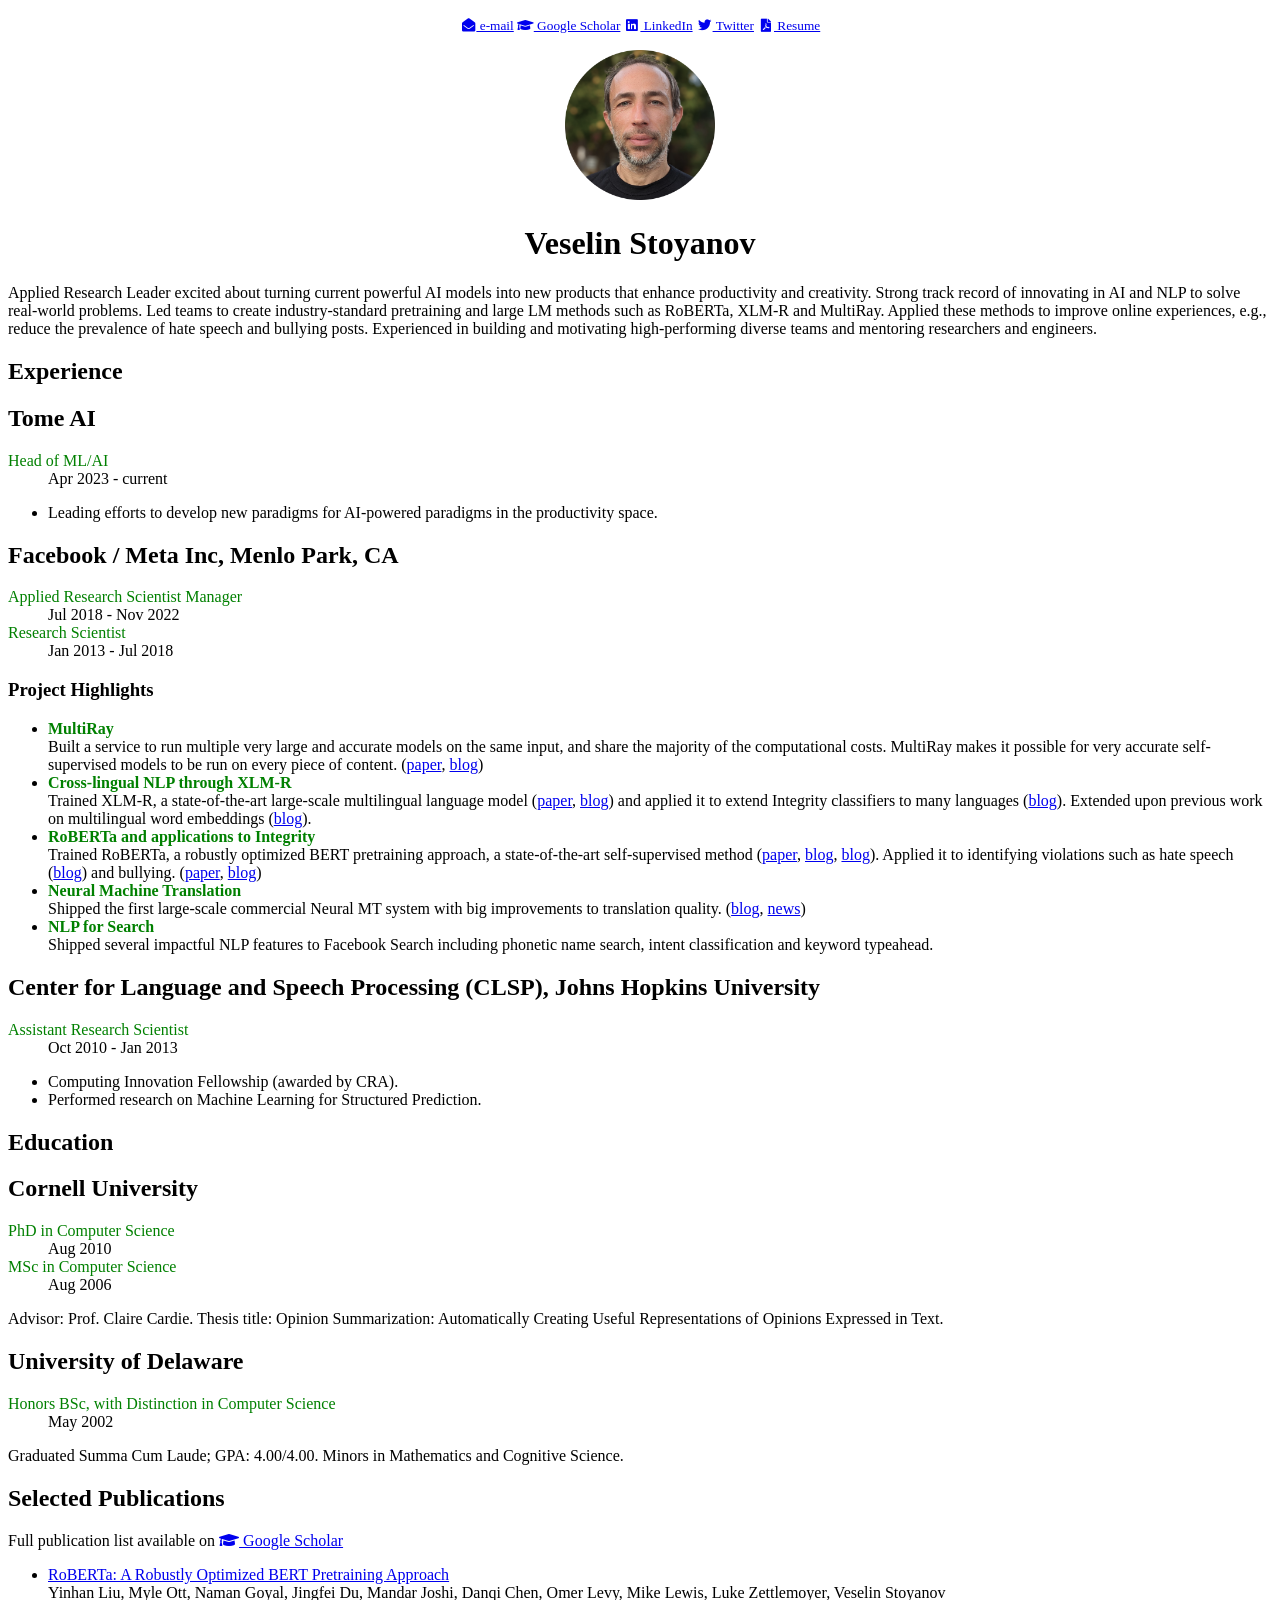
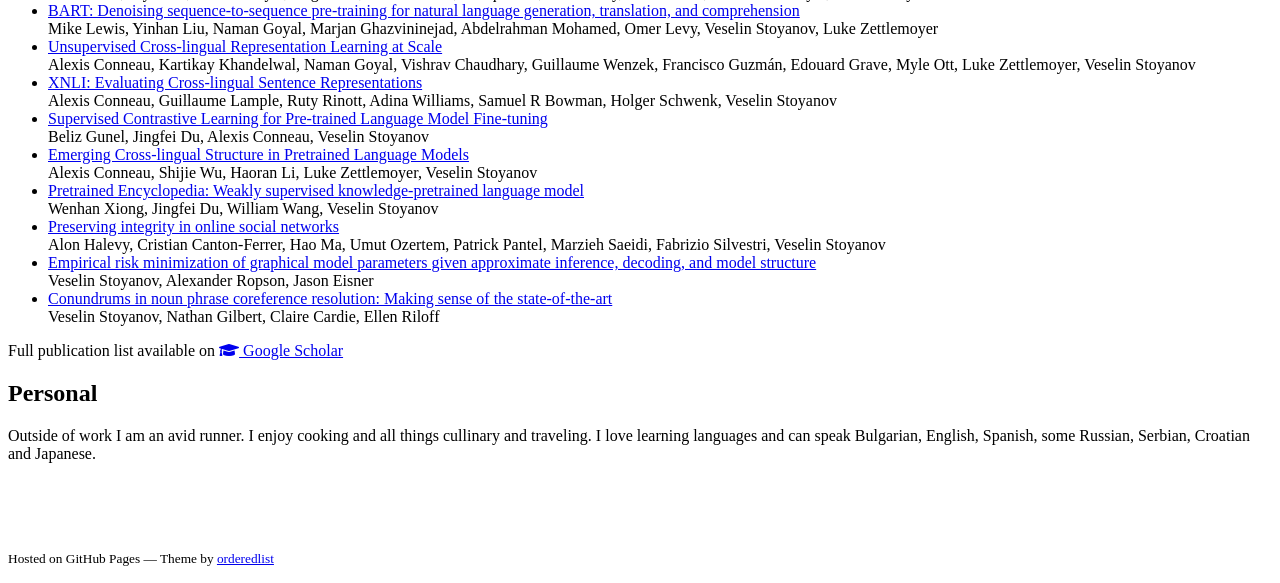
==== index.html @ 2ba77992 "Update index.html" ====
<!doctype html>
<html>
  <head>
    <meta charset="utf-8">
    <meta http-equiv="X-UA-Compatible" content="chrome=1">
    <title>Veselin Stoyanov</title>
    <link rel="icon" type="image/x-icon" href="favicon-32x32.png">
    <link rel="stylesheet" href="stylesheets/styles.css">
    <link rel="stylesheet" href="stylesheets/pygment_trac.css">
    <meta name="viewport" content="width=device-width">
    <!--[if lt IE 9]>
    <script src="//html5shiv.googlecode.com/svn/trunk/html5.js"></script>
    <![endif]-->
    <link rel="stylesheet" href="https://use.fontawesome.com/releases/v5.0.10/css/all.css" integrity="sha384-+d0P83n9kaQMCwj8F4RJB66tzIwOKmrdb46+porD/OvrJ+37WqIM7UoBtwHO6Nlg" crossorigin="anonymous">
  </head>
  <body>
    <div class="wrapper">
      <header>
	  <p style="text-align: center"> <small>
		<a href="mailto:vesko.st@gmail.com"><span class="fas fa-envelope-open fa-fw"></span> e-mail</a> 
		<a href="https://tiny.one/sch-ves"><span class="fas fa-graduation-cap fa-fw"></span> Google Scholar</a> 
		<a href="http://www.linkedin.com/in/ves-sto"><span class="fab fa-linkedin fa-fw"></span> LinkedIn</a> 
		<a href="https://twitter.com/vesko_st"><span class="fab fa-twitter fa-fw"></span> Twitter</a>
		<a href="VesCV.pdf"><span class="fas fa-file-pdf fa-fw"></span> Resume</a>
	  </small></p>
        <p style="text-align: center"><img src="ves_2022_circle_small.png" width="150px" /></p>
        <h1 style="text-align: center">Veselin Stoyanov</h1>
        <p>Applied Research Leader excited about turning current powerful AI models into new products that enhance productivity and creativity. 
		Strong track record of innovating in AI and NLP to solve real-world problems. 
		Led teams to create industry-standard pretraining and large LM methods such as RoBERTa, 
		XLM-R and MultiRay. Applied these methods to improve online experiences, e.g., reduce the prevalence of 
		hate speech and bullying posts. Experienced in building and motivating high-performing diverse teams and 
		mentoring researchers and engineers.</p> 
      </header>
      <section>
        <h1>Experience</h1>
	<h2>Tome AI </h2>
        <dl>
          <dt style="color: green">Head of ML/AI</dt>
          <dd>Apr 2023 - current</dd>
        </dl>
	<ul>
	    <li>Leading efforts to develop new paradigms for AI-powered paradigms in the productivity space.
	    </li>
	</ul>
        <h2>Facebook / Meta Inc, Menlo Park, CA </h2>
        <dl>
          <dt style="color: green">Applied Research Scientist Manager</dt>
          <dd>Jul 2018 - Nov 2022</dd>
          <dt style="color: green">Research Scientist</dt>
          <dd>Jan 2013 - Jul 2018</dd>
        </dl>
        <h3> Project Highlights </h3>
	  <ul>
	    <li><strong style="color: green"> MultiRay </strong><br> 
		Built a service to run multiple very large and accurate models on the same input, and share the 
		majority of the computational costs. MultiRay makes it possible for very accurate self-supervised 
		models to be run on every piece of content. (<a href="https://arxiv.org/abs/2004.14287">paper</a>, 
		<a href="https://ai.facebook.com/blog/multiray-large-scale-AI-models/">blog</a>) 
	    </li>
	    <li><strong style="color: green"> Cross-lingual NLP through XLM-R </strong><br>
		Trained XLM-R, a state-of-the-art large-scale multilingual language model 
		(<a href="https://arxiv.org/abs/1911.02116">paper</a>, <a href="https://ai.facebook.com/blog/-xlm-r-state-of-the-art-cross-lingual-understanding-through-self-supervision/">blog</a>)
		and applied it to extend Integrity classifiers to many languages (<a href="https://ai.facebook.com/blog/how-ai-is-getting-better-at-detecting-hate-speech/">blog</a>). 
		Extended upon previous work on multilingual word embeddings (<a href="https://ai.facebook.com/blog/under-the-hood-multilingual-embeddings/">blog</a>).
	    </li>
          <li><strong style="color: green"> RoBERTa and applications to Integrity </strong><br> 
		Trained RoBERTa, a robustly optimized BERT pretraining approach, a state-of-the-art 
		self-supervised method (<a href="https://arxiv.org/abs/1907.11692">paper</a>, 
		<a href="https://ai.facebook.com/blog/roberta-an-optimized-method-for-pretraining-self-supervised-nlp-systems/">blog</a>, 
		<a href="https://ai.facebook.com/blog/new-advances-in-natural-language-processing-to-better-connect-people/">blog</a>). Applied it to identifying violations such as 
		hate speech (<a href="https://ai.facebook.com/blog/ai-advances-to-better-detect-hate-speech/">blog</a>) and bullying. (<a href="https://arxiv.org/abs/2009.10311">paper</a>, <a href="https://ai.facebook.com/blog/advances-in-content-understanding-self-supervision-to-protect-people/">blog</a>) 
	    </li>
          <li><strong style="color: green"> Neural Machine Translation </strong><br>
		Shipped the first large-scale commercial Neural MT system with big improvements to translation 
		quality. (<a href="https://engineering.fb.com/2017/08/03/ml-applications/transitioning-entirely-to-neural-machine-translation/">blog</a>, <a href="https://techcrunch.com/2017/08/03/facebook-finishes-its-move-to-neural-machine-translation/">news</a>)
	    </li>
          <li><strong style="color: green"> NLP for Search </strong><br>
		Shipped several impactful NLP features to Facebook Search including phonetic name search, 
		intent classification and keyword typeahead.
	    </li>
	  </ul>
        <h2>Center for Language and Speech Processing (CLSP), Johns Hopkins University </h2>
        <dl>
          <dt style="color: green">Assistant Research Scientist</dt>
          <dd>Oct 2010 - Jan 2013</dd>
        </dl>
	<ul>
	    <li>Computing Innovation Fellowship (awarded by CRA). 
	    </li>
	    <li>Performed research on Machine Learning for Structured Prediction.
	    </li>
	</ul>
      <h1>Education</h1>
        <h2>Cornell University </h2>
        <dl>
          <dt style="color: green">PhD in Computer Science</dt>
          <dd>Aug 2010</dd>
          <dt style="color: green">MSc in Computer Science</dt>
          <dd>Aug 2006</dd>
        </dl>
	  <p> Advisor: Prof. Claire Cardie. 
		Thesis title: Opinion Summarization: Automatically Creating Useful Representations of Opinions Expressed in Text.</p>
        <h2>University of Delaware </h2>
        <dl>
          <dt style="color: green">Honors BSc, with Distinction in Computer Science</dt>
          <dd>May 2002</dd>
        </dl>
	  <p> Graduated Summa Cum Laude; GPA: 4.00/4.00. Minors in Mathematics and Cognitive Science. </p>
      <h1>Selected Publications</h1>
	<p> Full publication list available on <a href="https://tiny.one/sch-ves"><span class="fas fa-graduation-cap fa-fw"></span> Google Scholar</a> 
</p>
	<ul>
	    <li> <a href="https://arxiv.org/pdf/1907.11692.pdf%5C"> RoBERTa: A Robustly Optimized BERT Pretraining Approach </a> <br/>
	    Yinhan Liu, Myle Ott, Naman Goyal, Jingfei Du, Mandar Joshi, Danqi Chen, Omer Levy, Mike Lewis, Luke Zettlemoyer, Veselin Stoyanov 
	    </li>
	    <li> <a href="https://arxiv.org/pdf/1910.13461">BART: Denoising sequence-to-sequence pre-training for natural language generation, translation, and comprehension </a> <br/>
	    Mike Lewis, Yinhan Liu, Naman Goyal, Marjan Ghazvininejad, Abdelrahman Mohamed, Omer Levy, Veselin Stoyanov, Luke Zettlemoyer
	    </li>
	    <li> <a href="https://arxiv.org/pdf/1911.02116">Unsupervised Cross-lingual Representation Learning at Scale </a> <br/>
	    Alexis Conneau, Kartikay Khandelwal, Naman Goyal, Vishrav Chaudhary, Guillaume Wenzek, Francisco Guzmán, Edouard Grave, Myle Ott, Luke Zettlemoyer, Veselin Stoyanov
	    </li>
	    <li> <a href="https://arxiv.org/pdf/1809.05053"> XNLI: Evaluating Cross-lingual Sentence Representations </a> <br/>
	    Alexis Conneau, Guillaume Lample, Ruty Rinott, Adina Williams, Samuel R Bowman, Holger Schwenk, Veselin Stoyanov
	    </li>
	    <li> <a href="https://arxiv.org/pdf/2011.01403"> Supervised Contrastive Learning for Pre-trained Language Model Fine-tuning</a> <br/>
	    Beliz Gunel, Jingfei Du, Alexis Conneau, Veselin Stoyanov
	    </li>
	    <li> <a href="https://arxiv.org/abs/1911.01464">Emerging Cross-lingual Structure in Pretrained Language Models </a> <br/>
	    Alexis Conneau, Shijie Wu, Haoran Li, Luke Zettlemoyer, Veselin Stoyanov
	    </li>
	    <li> <a href="https://arxiv.org/pdf/1912.09637">Pretrained Encyclopedia: Weakly supervised knowledge-pretrained language model</a> <br/>
	    Wenhan Xiong, Jingfei Du, William Wang, Veselin Stoyanov
	    </li>
	    <li> <a href="https://dl.acm.org/doi/fullHtml/10.1145/3462671">Preserving integrity in online social networks </a> <br/>
	    Alon Halevy, Cristian Canton-Ferrer, Hao Ma, Umut Ozertem, Patrick Pantel, Marzieh Saeidi, Fabrizio Silvestri, Veselin Stoyanov
	    </li>
	    <li> <a href="http://proceedings.mlr.press/v15/stoyanov11a/stoyanov11a.pdf"> Empirical risk minimization of graphical model parameters given approximate inference, decoding, and model structure</a> <br/>
	    Veselin Stoyanov, Alexander Ropson, Jason Eisner
	    </li>
	    <li> <a href="https://aclanthology.org/P09-1074.pdf"> Conundrums in noun phrase coreference resolution: Making sense of the state-of-the-art</a> <br/>
	    Veselin Stoyanov, Nathan Gilbert, Claire Cardie, Ellen Riloff
	    </li>
	</ul>
	<p> Full publication list available on <a href="https://tiny.one/sch-ves"><span class="fas fa-graduation-cap fa-fw"></span> Google Scholar</a> 
</p>
	<h1> Personal </h1>
	<p>Outside of work I am an avid runner. I enjoy cooking and all things cullinary and traveling. I love learning languages and can 
	speak Bulgarian, English, Spanish, some Russian, Serbian, Croatian and Japanese.</p>
	
<!--
        <p><em>View the <a href="http://github.github.com/github-flavored-markdown/sample_content.html">source of this content</a>.</em></p>

        <p>Let's get the whole "linebreak" thing out of the way. The next paragraph contains two phrases separated by a single newline character:</p>

        <p>Roses are red<br>
        Violets are blue</p>

        <p>The next paragraph has the same phrases, but now they are separated by two spaces and a newline character:</p>

        <p>Roses are red<br><br>
        Violets are blue</p>

        <p>Oh, and one thing I cannot stand is the mangling of words with multiple underscores in them like perform_complicated_task or do_this_and_do_that_and_another_thing.</p>

        <h2>A bit of the GitHub spice</h2>

        <p>In addition to the changes in the previous section, certain references are auto-linked:</p>

        <ul>
          <li>SHA: be6a8cc1c1ecfe9489fb51e4869af15a13fc2cd2</li>
          <li>User@SHA ref: <a href="https://github.com/mojombo/product/commit/be6a8cc1c1ecfe9489fb51e4869af15a13fc2cd2" class="commit-link">mojombo@<tt>be6a8cc</tt></a></li>
          <li>User/Project@SHA: <a href="https://github.com/mojombo/god/commit/be6a8cc1c1ecfe9489fb51e4869af15a13fc2cd2" class="commit-link">mojombo/god@<tt>be6a8cc</tt></a></li>
          <li>#Num: <a href="https://github.com/github/product/issues/1" class="issue-link" title="Baseline: What is up in the air right now?">#1</a></li>
          <li>User/#Num: mojombo#1</li>
          <li>User/Project#Num: <a href="https://github.com/mojombo/god/issues/1" class="issue-link" title="The server is not available (or you do not have permissions to access it)">mojombo/god#1</a></li>
        </ul>

        <p>These are dangerous goodies though, and we need to make sure email addresses don't get mangled:</p>

        <p>My email addy is <a href="mailto:tom@github.com">tom@github.com</a>.</p>

        <h2>Math is hard, let's go shopping</h2>

        <p>In first grade I learned that 5 &gt; 3 and 2 &lt; 7. Maybe some arrows. 1 -&gt; 2 -&gt; 3. 9 &lt;- 8 &lt;- 7.</p>

        <p>Triangles man! a^2 + b^2 = c^2</p>

        <h2>We all like making lists</h2>

        <p>The above header should be an H2 tag. Now, for a list of fruits:</p>

        <ul>
          <li>Red Apples</li>
          <li>Purple Grapes</li>
          <li>Green Kiwifruits</li>
        </ul>

        <p>Let's get crazy:</p>

        <ol>
          <li>
            <p>This is a list item with two paragraphs. Lorem ipsum dolor<br>
            sit amet, consectetuer adipiscing elit. Aliquam hendrerit<br>
            mi posuere lectus.</p>

            <p>Vestibulum enim wisi, viverra nec, fringilla in, laoreet<br>
            vitae, risus. Donec sit amet nisl. Aliquam semper ipsum<br>
            sit amet velit.</p>
          </li>
          <li><p>Suspendisse id sem consectetuer libero luctus adipiscing.</p></li>
        </ol>

        <p>What about some code <strong>in</strong> a list? That's insane, right?</p>

        <ol>
          <li>
            <p>In Ruby you can map like this:</p>

            <pre><code>['a', 'b'].map { |x| x.uppercase }</code></pre>
          </li>
          <li>
            <p>In Rails, you can do a shortcut:</p>

            <pre><code>['a', 'b'].map(&amp;:uppercase)</code></pre>
          </li>
        </ol>

        <p>Some people seem to like definition lists</p>

        <h2>I am a robot</h2>

        <p>Maybe you want to print <code>robot</code> to the console 1000 times. Why not?</p>

        <pre><code>def robot_invasion
  puts("robot " * 1000)
end
</code></pre>

        <p>You see, that was formatted as code because it's been indented by four spaces.</p>

        <p>How about we throw some angle braces and ampersands in there?</p>

        <pre><code>&lt;div class="footer"&gt;
    &amp;copy; 2004 Foo Corporation
&lt;/div&gt;
</code></pre>

        <h2>Set in stone</h2>

        <p>Preformatted blocks are useful for ASCII art:</p>

        <pre>             ,-.
    ,     ,-.   ,-.
   / \   (   )-(   )
   \ |  ,.&gt;-(   )-&lt;
    \|,' (   )-(   )
     Y ___`-'   `-'
     |/__/   `-'
     |
     |
     |    -hrr-
  ___|_____________
</pre>

        <h2>Playing the blame game</h2>

        <p>If you need to blame someone, the best way to do so is by quoting them:</p>

        <blockquote>
        <p>I, at any rate, am convinced that He does not throw dice.</p>
        </blockquote>

        <p>Or perhaps someone a little less eloquent:</p>

        <blockquote>
        <p>I wish you'd have given me this written question ahead of time so I<br>
        could plan for it... I'm sure something will pop into my head here in<br>
        the midst of this press conference, with all the pressure of trying to<br>
        come up with answer, but it hadn't yet...</p>

        <p>I don't want to sound like<br>
        I have made no mistakes. I'm confident I have. I just haven't - you<br>
        just put me under the spot here, and maybe I'm not as quick on my feet<br>
        as I should be in coming up with one.</p>
        </blockquote>

        <h2>Table for two</h2>

        <table>
          <tbody>
        <tr>
            <th>ID</th>
        <th>Name</th>
        <th>Rank</th>
          </tr>
          <tr>
            <td>1</td>
        <td>Tom Preston-Werner</td>
        <td>Awesome</td>
          </tr>
          <tr>
            <td>2</td>
        <td>Albert Einstein</td>
        <td>Nearly as awesome</td>
          </tr>
        </tbody>
        </table>

        <h2>Crazy linking action</h2>

        <p>I get 10 times more traffic from <a href="http://google.com/" title="Google">Google</a> than from<br>
        <a href="http://search.yahoo.com/" title="Yahoo Search">Yahoo</a> or <a href="http://search.msn.com/" title="MSN Search">MSN</a>.</p>
-->
	  <br><br><br>
	  <p><small>Hosted on GitHub Pages &mdash; Theme by <a href="https://github.com/orderedlist">orderedlist</a></small></p>
      </section>
    </div>
    <script src="javascripts/scale.fix.js"></script>
  </body>
</html>
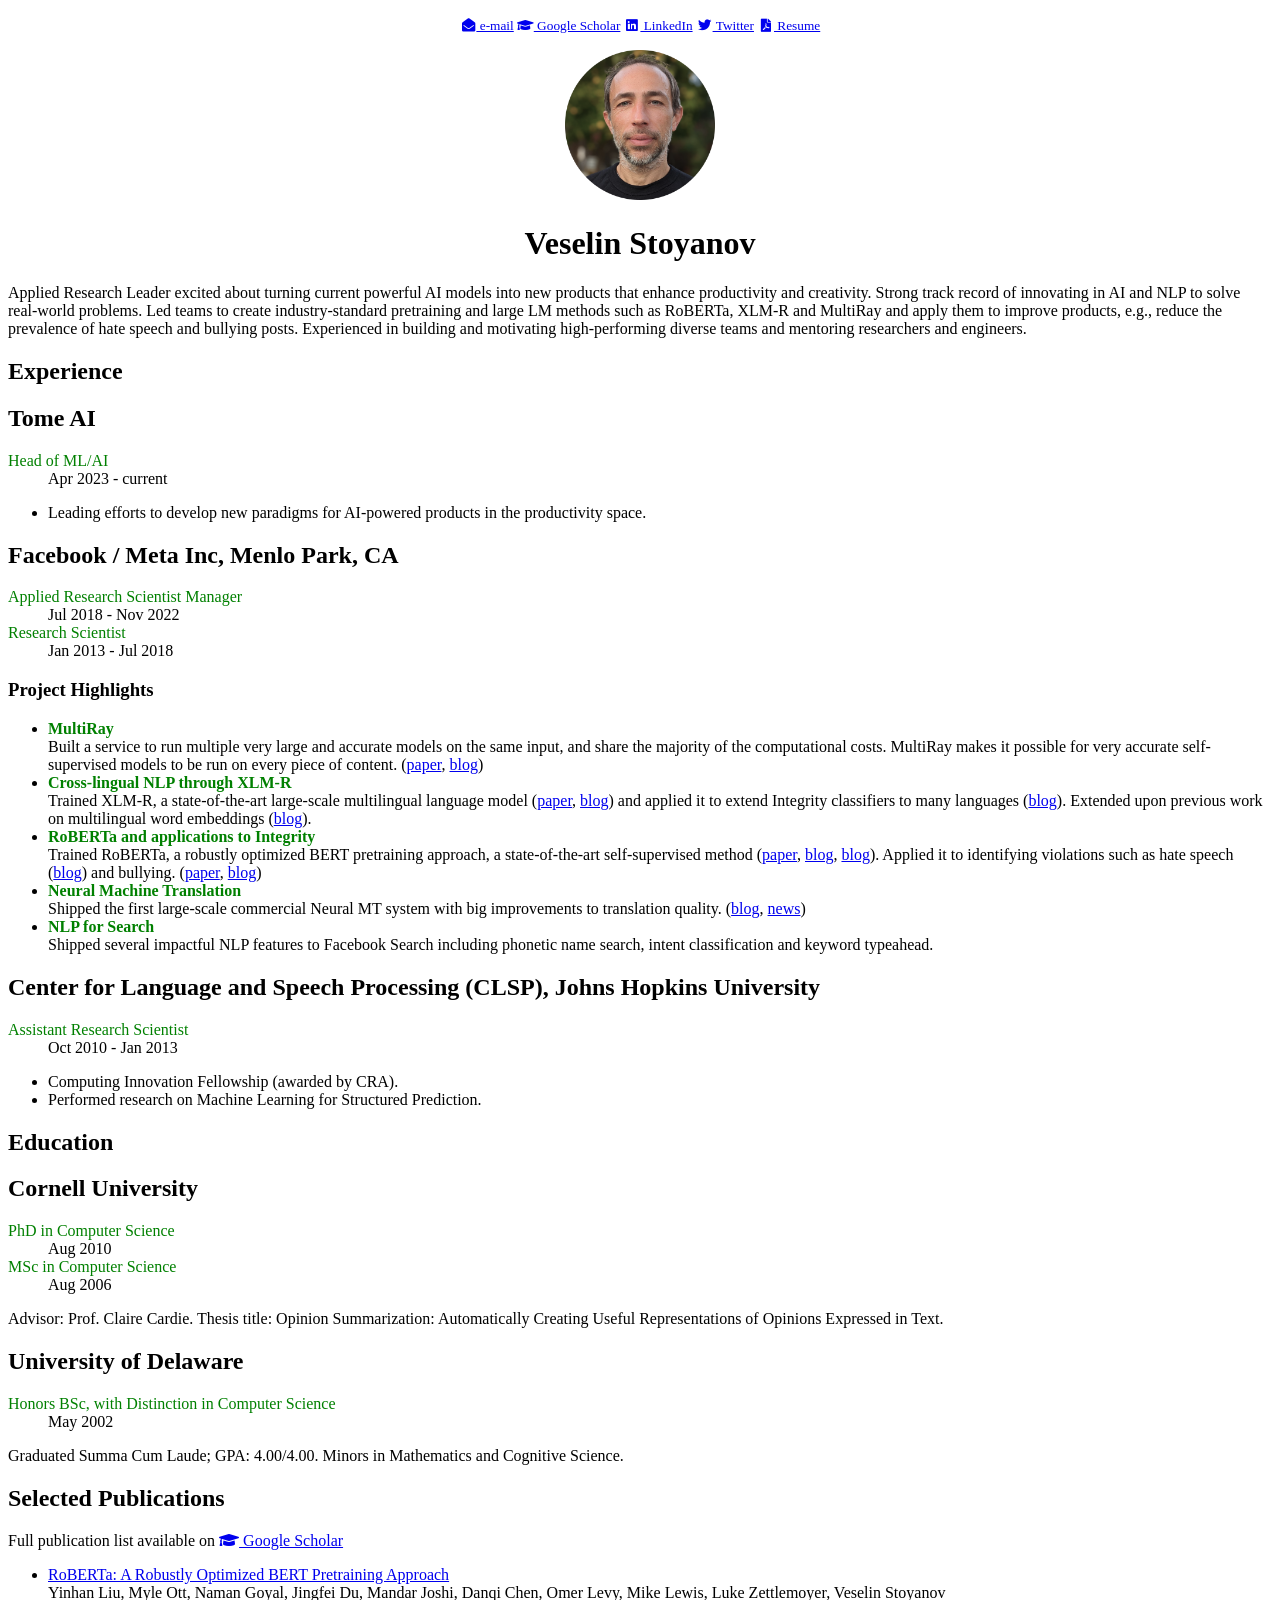
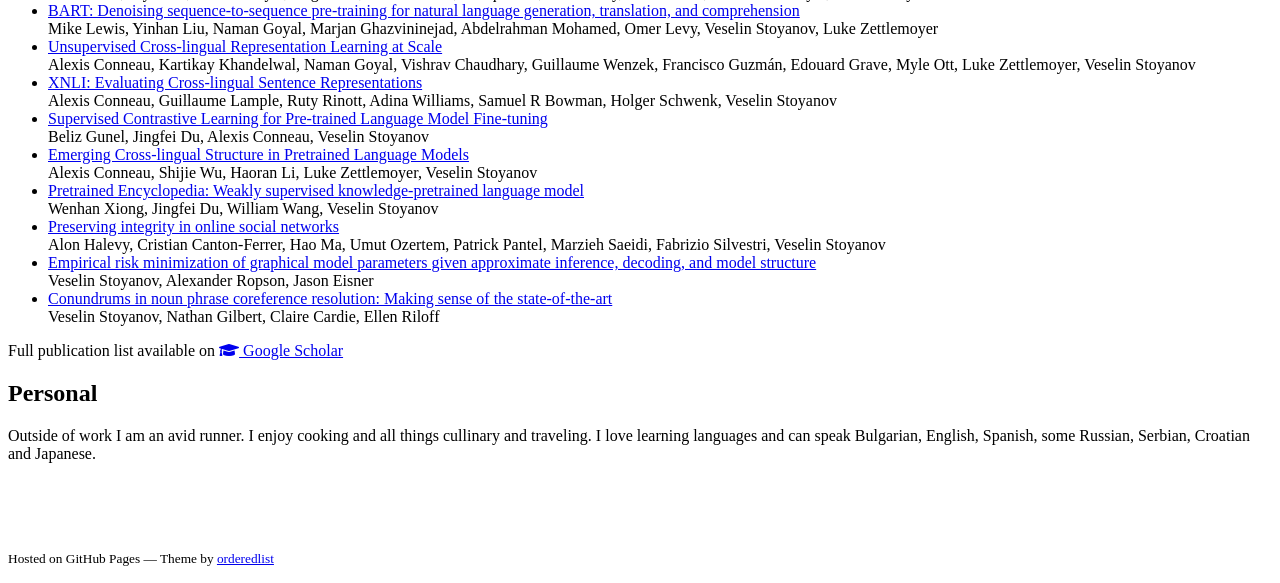
==== commit e8a8c65f: "Update index.html" ====
--- a/index.html
+++ b/index.html
@@ -28,7 +28,7 @@
         <p>Applied Research Leader excited about turning current powerful AI models into new products that enhance productivity and creativity. 
 		Strong track record of innovating in AI and NLP to solve real-world problems. 
 		Led teams to create industry-standard pretraining and large LM methods such as RoBERTa, 
-		XLM-R and MultiRay. Applied these methods to improve online experiences, e.g., reduce the prevalence of 
+		XLM-R and MultiRay and apply them to improve products, e.g., reduce the prevalence of 
 		hate speech and bullying posts. Experienced in building and motivating high-performing diverse teams and 
 		mentoring researchers and engineers.</p> 
       </header>
@@ -40,7 +40,7 @@
           <dd>Apr 2023 - current</dd>
         </dl>
 	<ul>
-	    <li>Leading efforts to develop new paradigms for AI-powered paradigms in the productivity space.
+	    <li>Leading efforts to develop new paradigms for AI-powered products in the productivity space.
 	    </li>
 	</ul>
         <h2>Facebook / Meta Inc, Menlo Park, CA </h2>
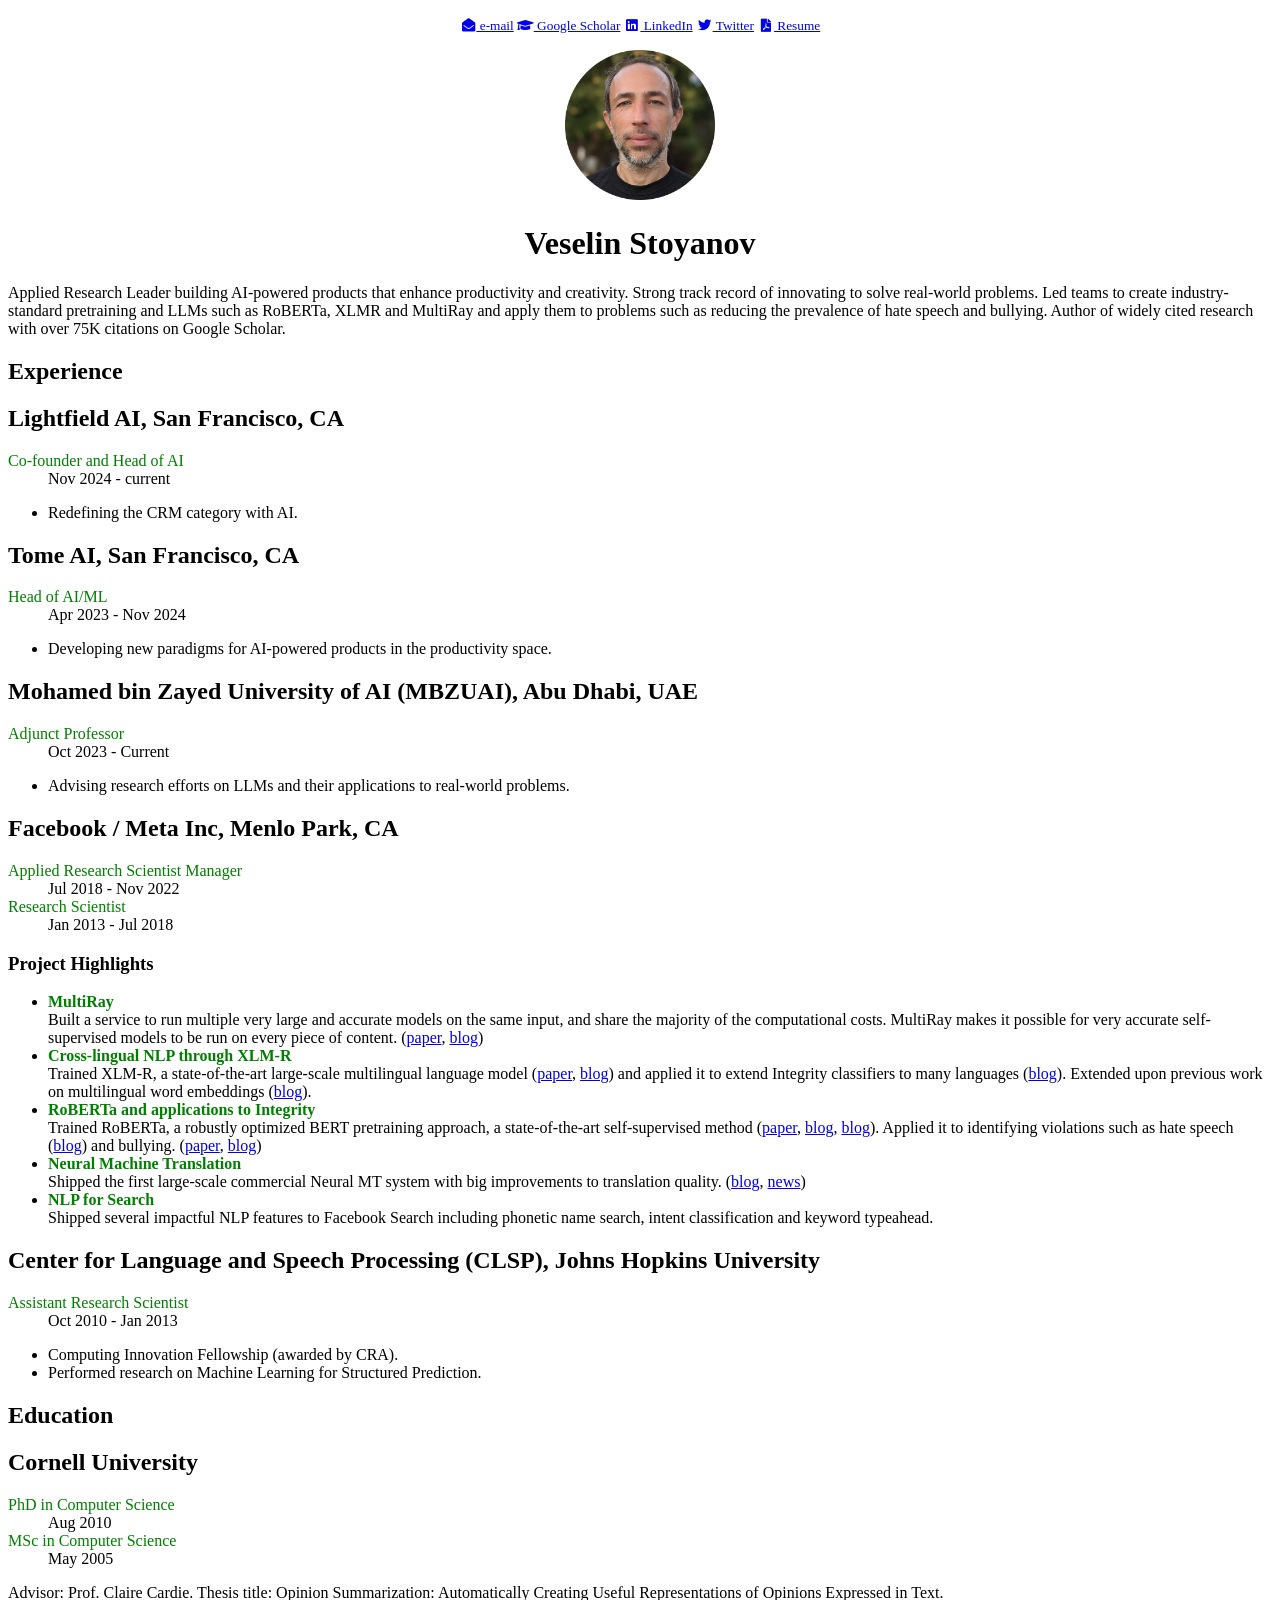
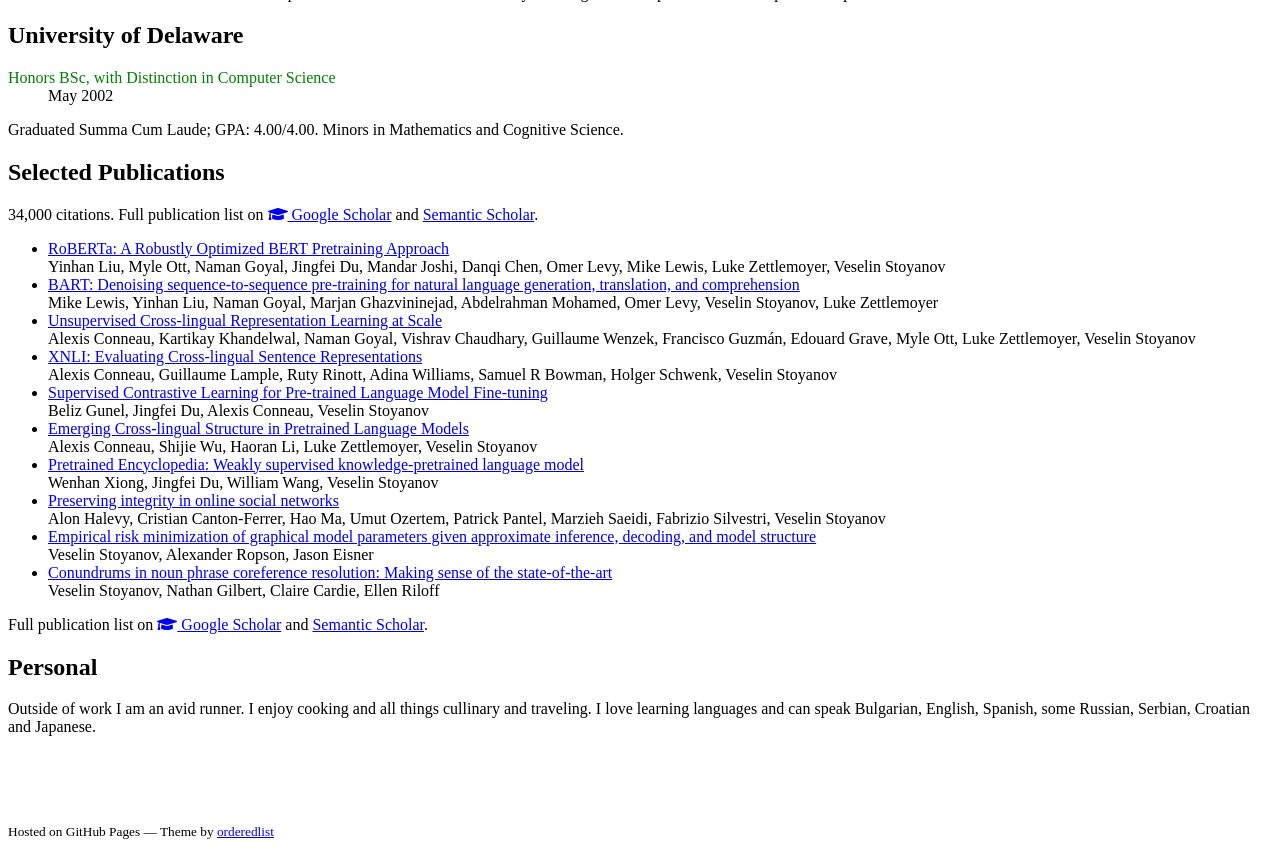
==== commit 35459088: "Update index.html to match resume - Add Lightfield AI and MBZUAI to experience section - Update Tome" ====
--- a/index.html
+++ b/index.html
@@ -21,26 +21,43 @@
 		<a href="https://tiny.one/sch-ves"><span class="fas fa-graduation-cap fa-fw"></span> Google Scholar</a> 
 		<a href="http://www.linkedin.com/in/ves-sto"><span class="fab fa-linkedin fa-fw"></span> LinkedIn</a> 
 		<a href="https://twitter.com/vesko_st"><span class="fab fa-twitter fa-fw"></span> Twitter</a>
-		<a href="VesCV.pdf"><span class="fas fa-file-pdf fa-fw"></span> Resume</a>
+		<a href="VesCV_01_26.pdf"><span class="fas fa-file-pdf fa-fw"></span> Resume</a>
 	  </small></p>
         <p style="text-align: center"><img src="ves_2022_circle_small.png" width="150px" /></p>
         <h1 style="text-align: center">Veselin Stoyanov</h1>
-        <p>Applied Research Leader excited about turning current powerful AI models into new products that enhance productivity and creativity. 
-		Strong track record of innovating in AI and NLP to solve real-world problems. 
-		Led teams to create industry-standard pretraining and large LM methods such as RoBERTa, 
-		XLM-R and MultiRay and apply them to improve products, e.g., reduce the prevalence of 
-		hate speech and bullying posts. Experienced in building and motivating high-performing diverse teams and 
-		mentoring researchers and engineers.</p> 
+        <p>Applied Research Leader building AI-powered products that enhance productivity and creativity. 
+		Strong track record of innovating to solve real-world problems. 
+		Led teams to create industry-standard pretraining and LLMs such as RoBERTa, 
+		XLMR and MultiRay and apply them to problems such as reducing the prevalence of 
+		hate speech and bullying. Author of widely cited research with over 75K citations on Google Scholar.</p> 
       </header>
       <section>
         <h1>Experience</h1>
-	<h2>Tome AI </h2>
-        <dl>
-          <dt style="color: green">Head of ML/AI</dt>
-          <dd>Apr 2023 - current</dd>
-        </dl>
-	<ul>
-	    <li>Leading efforts to develop new paradigms for AI-powered products in the productivity space.
+	<h2>Lightfield AI, San Francisco, CA </h2>
+        <dl>
+          <dt style="color: green">Co-founder and Head of AI</dt>
+          <dd>Nov 2024 - current</dd>
+        </dl>
+	<ul>
+	    <li>Redefining the CRM category with AI.
+	    </li>
+	</ul>
+	<h2>Tome AI, San Francisco, CA </h2>
+        <dl>
+          <dt style="color: green">Head of AI/ML</dt>
+          <dd>Apr 2023 - Nov 2024</dd>
+        </dl>
+	<ul>
+	    <li>Developing new paradigms for AI-powered products in the productivity space.
+	    </li>
+	</ul>
+	<h2>Mohamed bin Zayed University of AI (MBZUAI), Abu Dhabi, UAE </h2>
+        <dl>
+          <dt style="color: green">Adjunct Professor</dt>
+          <dd>Oct 2023 - Current</dd>
+        </dl>
+	<ul>
+	    <li>Advising research efforts on LLMs and their applications to real-world problems.
 	    </li>
 	</ul>
         <h2>Facebook / Meta Inc, Menlo Park, CA </h2>
@@ -97,7 +114,7 @@
           <dt style="color: green">PhD in Computer Science</dt>
           <dd>Aug 2010</dd>
           <dt style="color: green">MSc in Computer Science</dt>
-          <dd>Aug 2006</dd>
+          <dd>May 2005</dd>
         </dl>
 	  <p> Advisor: Prof. Claire Cardie. 
 		Thesis title: Opinion Summarization: Automatically Creating Useful Representations of Opinions Expressed in Text.</p>
@@ -108,7 +125,8 @@
         </dl>
 	  <p> Graduated Summa Cum Laude; GPA: 4.00/4.00. Minors in Mathematics and Cognitive Science. </p>
       <h1>Selected Publications</h1>
-	<p> Full publication list available on <a href="https://tiny.one/sch-ves"><span class="fas fa-graduation-cap fa-fw"></span> Google Scholar</a> 
+	<p> 34,000 citations. Full publication list on <a href="https://tiny.one/sch-ves"><span class="fas fa-graduation-cap fa-fw"></span> Google Scholar</a> 
+	and <a href="https://www.semanticscholar.org/author/Veselin-Stoyanov/1784028">Semantic Scholar</a>.
 </p>
 	<ul>
 	    <li> <a href="https://arxiv.org/pdf/1907.11692.pdf%5C"> RoBERTa: A Robustly Optimized BERT Pretraining Approach </a> <br/>
@@ -142,7 +160,8 @@
 	    Veselin Stoyanov, Nathan Gilbert, Claire Cardie, Ellen Riloff
 	    </li>
 	</ul>
-	<p> Full publication list available on <a href="https://tiny.one/sch-ves"><span class="fas fa-graduation-cap fa-fw"></span> Google Scholar</a> 
+	<p> Full publication list on <a href="https://tiny.one/sch-ves"><span class="fas fa-graduation-cap fa-fw"></span> Google Scholar</a> 
+	and <a href="https://www.semanticscholar.org/author/Veselin-Stoyanov/1784028">Semantic Scholar</a>.
 </p>
 	<h1> Personal </h1>
 	<p>Outside of work I am an avid runner. I enjoy cooking and all things cullinary and traveling. I love learning languages and can 
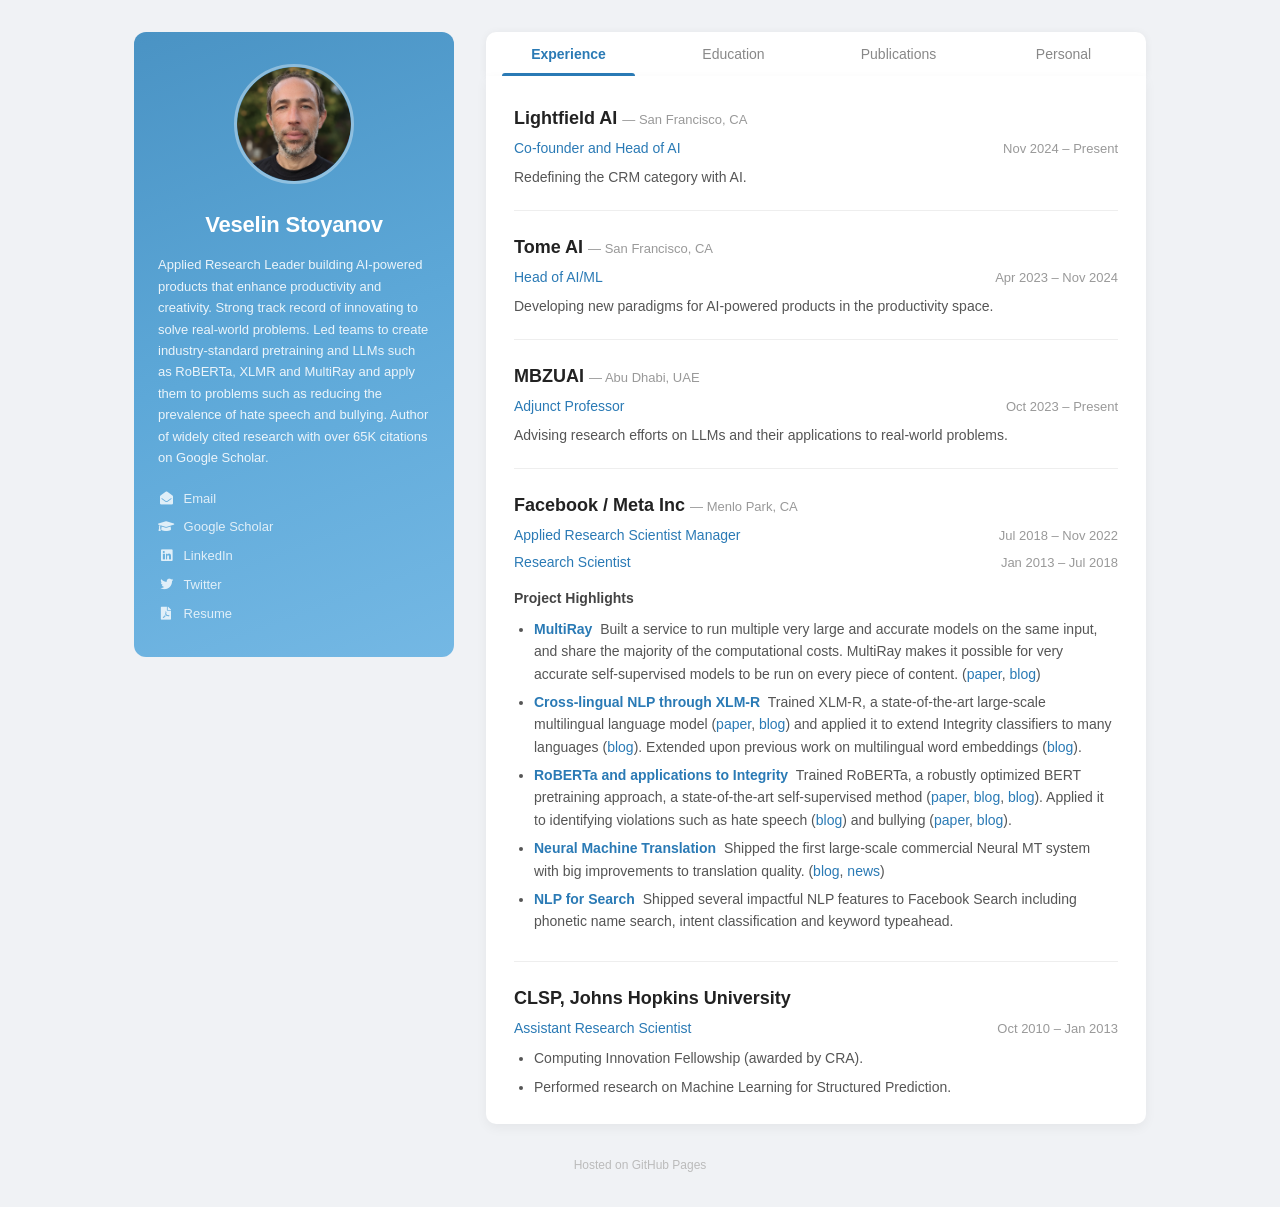
==== commit bde08d08: "Modernize site with tabbed layout and sidebar - Redesign with left sidebar (photo, bio, links) and t" ====
--- a/index.html
+++ b/index.html
@@ -1,340 +1,258 @@
 <!doctype html>
-<html>
+<html lang="en">
   <head>
     <meta charset="utf-8">
-    <meta http-equiv="X-UA-Compatible" content="chrome=1">
+    <meta name="viewport" content="width=device-width, initial-scale=1">
     <title>Veselin Stoyanov</title>
     <link rel="icon" type="image/x-icon" href="favicon-32x32.png">
     <link rel="stylesheet" href="stylesheets/styles.css">
-    <link rel="stylesheet" href="stylesheets/pygment_trac.css">
-    <meta name="viewport" content="width=device-width">
-    <!--[if lt IE 9]>
-    <script src="//html5shiv.googlecode.com/svn/trunk/html5.js"></script>
-    <![endif]-->
     <link rel="stylesheet" href="https://use.fontawesome.com/releases/v5.0.10/css/all.css" integrity="sha384-+d0P83n9kaQMCwj8F4RJB66tzIwOKmrdb46+porD/OvrJ+37WqIM7UoBtwHO6Nlg" crossorigin="anonymous">
   </head>
   <body>
-    <div class="wrapper">
-      <header>
-	  <p style="text-align: center"> <small>
-		<a href="mailto:vesko.st@gmail.com"><span class="fas fa-envelope-open fa-fw"></span> e-mail</a> 
-		<a href="https://tiny.one/sch-ves"><span class="fas fa-graduation-cap fa-fw"></span> Google Scholar</a> 
-		<a href="http://www.linkedin.com/in/ves-sto"><span class="fab fa-linkedin fa-fw"></span> LinkedIn</a> 
-		<a href="https://twitter.com/vesko_st"><span class="fab fa-twitter fa-fw"></span> Twitter</a>
-		<a href="VesCV_01_26.pdf"><span class="fas fa-file-pdf fa-fw"></span> Resume</a>
-	  </small></p>
-        <p style="text-align: center"><img src="ves_2022_circle_small.png" width="150px" /></p>
-        <h1 style="text-align: center">Veselin Stoyanov</h1>
-        <p>Applied Research Leader building AI-powered products that enhance productivity and creativity. 
-		Strong track record of innovating to solve real-world problems. 
-		Led teams to create industry-standard pretraining and LLMs such as RoBERTa, 
-		XLMR and MultiRay and apply them to problems such as reducing the prevalence of 
-		hate speech and bullying. Author of widely cited research with over 75K citations on Google Scholar.</p> 
-      </header>
-      <section>
-        <h1>Experience</h1>
-	<h2>Lightfield AI, San Francisco, CA </h2>
-        <dl>
-          <dt style="color: green">Co-founder and Head of AI</dt>
-          <dd>Nov 2024 - current</dd>
-        </dl>
-	<ul>
-	    <li>Redefining the CRM category with AI.
-	    </li>
-	</ul>
-	<h2>Tome AI, San Francisco, CA </h2>
-        <dl>
-          <dt style="color: green">Head of AI/ML</dt>
-          <dd>Apr 2023 - Nov 2024</dd>
-        </dl>
-	<ul>
-	    <li>Developing new paradigms for AI-powered products in the productivity space.
-	    </li>
-	</ul>
-	<h2>Mohamed bin Zayed University of AI (MBZUAI), Abu Dhabi, UAE </h2>
-        <dl>
-          <dt style="color: green">Adjunct Professor</dt>
-          <dd>Oct 2023 - Current</dd>
-        </dl>
-	<ul>
-	    <li>Advising research efforts on LLMs and their applications to real-world problems.
-	    </li>
-	</ul>
-        <h2>Facebook / Meta Inc, Menlo Park, CA </h2>
-        <dl>
-          <dt style="color: green">Applied Research Scientist Manager</dt>
-          <dd>Jul 2018 - Nov 2022</dd>
-          <dt style="color: green">Research Scientist</dt>
-          <dd>Jan 2013 - Jul 2018</dd>
-        </dl>
-        <h3> Project Highlights </h3>
-	  <ul>
-	    <li><strong style="color: green"> MultiRay </strong><br> 
-		Built a service to run multiple very large and accurate models on the same input, and share the 
-		majority of the computational costs. MultiRay makes it possible for very accurate self-supervised 
-		models to be run on every piece of content. (<a href="https://arxiv.org/abs/2004.14287">paper</a>, 
-		<a href="https://ai.facebook.com/blog/multiray-large-scale-AI-models/">blog</a>) 
-	    </li>
-	    <li><strong style="color: green"> Cross-lingual NLP through XLM-R </strong><br>
-		Trained XLM-R, a state-of-the-art large-scale multilingual language model 
-		(<a href="https://arxiv.org/abs/1911.02116">paper</a>, <a href="https://ai.facebook.com/blog/-xlm-r-state-of-the-art-cross-lingual-understanding-through-self-supervision/">blog</a>)
-		and applied it to extend Integrity classifiers to many languages (<a href="https://ai.facebook.com/blog/how-ai-is-getting-better-at-detecting-hate-speech/">blog</a>). 
-		Extended upon previous work on multilingual word embeddings (<a href="https://ai.facebook.com/blog/under-the-hood-multilingual-embeddings/">blog</a>).
-	    </li>
-          <li><strong style="color: green"> RoBERTa and applications to Integrity </strong><br> 
-		Trained RoBERTa, a robustly optimized BERT pretraining approach, a state-of-the-art 
-		self-supervised method (<a href="https://arxiv.org/abs/1907.11692">paper</a>, 
-		<a href="https://ai.facebook.com/blog/roberta-an-optimized-method-for-pretraining-self-supervised-nlp-systems/">blog</a>, 
-		<a href="https://ai.facebook.com/blog/new-advances-in-natural-language-processing-to-better-connect-people/">blog</a>). Applied it to identifying violations such as 
-		hate speech (<a href="https://ai.facebook.com/blog/ai-advances-to-better-detect-hate-speech/">blog</a>) and bullying. (<a href="https://arxiv.org/abs/2009.10311">paper</a>, <a href="https://ai.facebook.com/blog/advances-in-content-understanding-self-supervision-to-protect-people/">blog</a>) 
-	    </li>
-          <li><strong style="color: green"> Neural Machine Translation </strong><br>
-		Shipped the first large-scale commercial Neural MT system with big improvements to translation 
-		quality. (<a href="https://engineering.fb.com/2017/08/03/ml-applications/transitioning-entirely-to-neural-machine-translation/">blog</a>, <a href="https://techcrunch.com/2017/08/03/facebook-finishes-its-move-to-neural-machine-translation/">news</a>)
-	    </li>
-          <li><strong style="color: green"> NLP for Search </strong><br>
-		Shipped several impactful NLP features to Facebook Search including phonetic name search, 
-		intent classification and keyword typeahead.
-	    </li>
-	  </ul>
-        <h2>Center for Language and Speech Processing (CLSP), Johns Hopkins University </h2>
-        <dl>
-          <dt style="color: green">Assistant Research Scientist</dt>
-          <dd>Oct 2010 - Jan 2013</dd>
-        </dl>
-	<ul>
-	    <li>Computing Innovation Fellowship (awarded by CRA). 
-	    </li>
-	    <li>Performed research on Machine Learning for Structured Prediction.
-	    </li>
-	</ul>
-      <h1>Education</h1>
-        <h2>Cornell University </h2>
-        <dl>
-          <dt style="color: green">PhD in Computer Science</dt>
-          <dd>Aug 2010</dd>
-          <dt style="color: green">MSc in Computer Science</dt>
-          <dd>May 2005</dd>
-        </dl>
-	  <p> Advisor: Prof. Claire Cardie. 
-		Thesis title: Opinion Summarization: Automatically Creating Useful Representations of Opinions Expressed in Text.</p>
-        <h2>University of Delaware </h2>
-        <dl>
-          <dt style="color: green">Honors BSc, with Distinction in Computer Science</dt>
-          <dd>May 2002</dd>
-        </dl>
-	  <p> Graduated Summa Cum Laude; GPA: 4.00/4.00. Minors in Mathematics and Cognitive Science. </p>
-      <h1>Selected Publications</h1>
-	<p> 34,000 citations. Full publication list on <a href="https://tiny.one/sch-ves"><span class="fas fa-graduation-cap fa-fw"></span> Google Scholar</a> 
-	and <a href="https://www.semanticscholar.org/author/Veselin-Stoyanov/1784028">Semantic Scholar</a>.
-</p>
-	<ul>
-	    <li> <a href="https://arxiv.org/pdf/1907.11692.pdf%5C"> RoBERTa: A Robustly Optimized BERT Pretraining Approach </a> <br/>
-	    Yinhan Liu, Myle Ott, Naman Goyal, Jingfei Du, Mandar Joshi, Danqi Chen, Omer Levy, Mike Lewis, Luke Zettlemoyer, Veselin Stoyanov 
-	    </li>
-	    <li> <a href="https://arxiv.org/pdf/1910.13461">BART: Denoising sequence-to-sequence pre-training for natural language generation, translation, and comprehension </a> <br/>
-	    Mike Lewis, Yinhan Liu, Naman Goyal, Marjan Ghazvininejad, Abdelrahman Mohamed, Omer Levy, Veselin Stoyanov, Luke Zettlemoyer
-	    </li>
-	    <li> <a href="https://arxiv.org/pdf/1911.02116">Unsupervised Cross-lingual Representation Learning at Scale </a> <br/>
-	    Alexis Conneau, Kartikay Khandelwal, Naman Goyal, Vishrav Chaudhary, Guillaume Wenzek, Francisco Guzmán, Edouard Grave, Myle Ott, Luke Zettlemoyer, Veselin Stoyanov
-	    </li>
-	    <li> <a href="https://arxiv.org/pdf/1809.05053"> XNLI: Evaluating Cross-lingual Sentence Representations </a> <br/>
-	    Alexis Conneau, Guillaume Lample, Ruty Rinott, Adina Williams, Samuel R Bowman, Holger Schwenk, Veselin Stoyanov
-	    </li>
-	    <li> <a href="https://arxiv.org/pdf/2011.01403"> Supervised Contrastive Learning for Pre-trained Language Model Fine-tuning</a> <br/>
-	    Beliz Gunel, Jingfei Du, Alexis Conneau, Veselin Stoyanov
-	    </li>
-	    <li> <a href="https://arxiv.org/abs/1911.01464">Emerging Cross-lingual Structure in Pretrained Language Models </a> <br/>
-	    Alexis Conneau, Shijie Wu, Haoran Li, Luke Zettlemoyer, Veselin Stoyanov
-	    </li>
-	    <li> <a href="https://arxiv.org/pdf/1912.09637">Pretrained Encyclopedia: Weakly supervised knowledge-pretrained language model</a> <br/>
-	    Wenhan Xiong, Jingfei Du, William Wang, Veselin Stoyanov
-	    </li>
-	    <li> <a href="https://dl.acm.org/doi/fullHtml/10.1145/3462671">Preserving integrity in online social networks </a> <br/>
-	    Alon Halevy, Cristian Canton-Ferrer, Hao Ma, Umut Ozertem, Patrick Pantel, Marzieh Saeidi, Fabrizio Silvestri, Veselin Stoyanov
-	    </li>
-	    <li> <a href="http://proceedings.mlr.press/v15/stoyanov11a/stoyanov11a.pdf"> Empirical risk minimization of graphical model parameters given approximate inference, decoding, and model structure</a> <br/>
-	    Veselin Stoyanov, Alexander Ropson, Jason Eisner
-	    </li>
-	    <li> <a href="https://aclanthology.org/P09-1074.pdf"> Conundrums in noun phrase coreference resolution: Making sense of the state-of-the-art</a> <br/>
-	    Veselin Stoyanov, Nathan Gilbert, Claire Cardie, Ellen Riloff
-	    </li>
-	</ul>
-	<p> Full publication list on <a href="https://tiny.one/sch-ves"><span class="fas fa-graduation-cap fa-fw"></span> Google Scholar</a> 
-	and <a href="https://www.semanticscholar.org/author/Veselin-Stoyanov/1784028">Semantic Scholar</a>.
-</p>
-	<h1> Personal </h1>
-	<p>Outside of work I am an avid runner. I enjoy cooking and all things cullinary and traveling. I love learning languages and can 
-	speak Bulgarian, English, Spanish, some Russian, Serbian, Croatian and Japanese.</p>
-	
-<!--
-        <p><em>View the <a href="http://github.github.com/github-flavored-markdown/sample_content.html">source of this content</a>.</em></p>
-
-        <p>Let's get the whole "linebreak" thing out of the way. The next paragraph contains two phrases separated by a single newline character:</p>
-
-        <p>Roses are red<br>
-        Violets are blue</p>
-
-        <p>The next paragraph has the same phrases, but now they are separated by two spaces and a newline character:</p>
-
-        <p>Roses are red<br><br>
-        Violets are blue</p>
-
-        <p>Oh, and one thing I cannot stand is the mangling of words with multiple underscores in them like perform_complicated_task or do_this_and_do_that_and_another_thing.</p>
-
-        <h2>A bit of the GitHub spice</h2>
-
-        <p>In addition to the changes in the previous section, certain references are auto-linked:</p>
-
-        <ul>
-          <li>SHA: be6a8cc1c1ecfe9489fb51e4869af15a13fc2cd2</li>
-          <li>User@SHA ref: <a href="https://github.com/mojombo/product/commit/be6a8cc1c1ecfe9489fb51e4869af15a13fc2cd2" class="commit-link">mojombo@<tt>be6a8cc</tt></a></li>
-          <li>User/Project@SHA: <a href="https://github.com/mojombo/god/commit/be6a8cc1c1ecfe9489fb51e4869af15a13fc2cd2" class="commit-link">mojombo/god@<tt>be6a8cc</tt></a></li>
-          <li>#Num: <a href="https://github.com/github/product/issues/1" class="issue-link" title="Baseline: What is up in the air right now?">#1</a></li>
-          <li>User/#Num: mojombo#1</li>
-          <li>User/Project#Num: <a href="https://github.com/mojombo/god/issues/1" class="issue-link" title="The server is not available (or you do not have permissions to access it)">mojombo/god#1</a></li>
+
+    <div class="page-layout">
+
+    <aside class="sidebar">
+      <img src="ves_2022_circle_small.png" alt="Veselin Stoyanov" class="avatar" width="120" height="120">
+      <h1>Veselin Stoyanov</h1>
+      <p class="bio">Applied Research Leader building AI-powered products that enhance productivity and creativity.
+        Strong track record of innovating to solve real-world problems.
+        Led teams to create industry-standard pretraining and LLMs such as RoBERTa,
+        XLMR and MultiRay and apply them to problems such as reducing the prevalence of
+        hate speech and bullying. Author of widely cited research with over 65K citations on Google Scholar.</p>
+      <nav class="social-links">
+        <a href="mailto:vesko.st@gmail.com"><span class="fas fa-envelope-open"></span> Email</a>
+        <a href="https://tiny.one/sch-ves"><span class="fas fa-graduation-cap"></span> Google Scholar</a>
+        <a href="http://www.linkedin.com/in/ves-sto"><span class="fab fa-linkedin"></span> LinkedIn</a>
+        <a href="https://twitter.com/vesko_st"><span class="fab fa-twitter"></span> Twitter</a>
+        <a href="VesCV_01_26.pdf"><span class="fas fa-file-pdf"></span> Resume</a>
+      </nav>
+    </aside>
+
+    <main class="content">
+      <nav class="tabs" role="tablist">
+        <button class="tab active" role="tab" aria-selected="true" data-tab="experience">Experience</button>
+        <button class="tab" role="tab" aria-selected="false" data-tab="education">Education</button>
+        <button class="tab" role="tab" aria-selected="false" data-tab="publications">Publications</button>
+        <button class="tab" role="tab" aria-selected="false" data-tab="personal">Personal</button>
+      </nav>
+
+      <!-- Experience -->
+      <section id="experience" class="tab-panel active" role="tabpanel">
+
+        <div class="entry">
+          <h2>Lightfield AI <span class="location">San Francisco, CA</span></h2>
+          <div class="role">
+            <span class="title">Co-founder and Head of AI</span>
+            <span class="dates">Nov 2024 &ndash; Present</span>
+          </div>
+          <p>Redefining the CRM category with AI.</p>
+        </div>
+
+        <div class="entry">
+          <h2>Tome AI <span class="location">San Francisco, CA</span></h2>
+          <div class="role">
+            <span class="title">Head of AI/ML</span>
+            <span class="dates">Apr 2023 &ndash; Nov 2024</span>
+          </div>
+          <p>Developing new paradigms for AI-powered products in the productivity space.</p>
+        </div>
+
+        <div class="entry">
+          <h2>MBZUAI <span class="location">Abu Dhabi, UAE</span></h2>
+          <div class="role">
+            <span class="title">Adjunct Professor</span>
+            <span class="dates">Oct 2023 &ndash; Present</span>
+          </div>
+          <p>Advising research efforts on LLMs and their applications to real-world problems.</p>
+        </div>
+
+        <div class="entry">
+          <h2>Facebook / Meta Inc <span class="location">Menlo Park, CA</span></h2>
+          <div class="role">
+            <span class="title">Applied Research Scientist Manager</span>
+            <span class="dates">Jul 2018 &ndash; Nov 2022</span>
+          </div>
+          <div class="role">
+            <span class="title">Research Scientist</span>
+            <span class="dates">Jan 2013 &ndash; Jul 2018</span>
+          </div>
+          <h3>Project Highlights</h3>
+          <ul class="highlights">
+            <li>
+              <strong>MultiRay</strong>
+              Built a service to run multiple very large and accurate models on the same input, and share the
+              majority of the computational costs. MultiRay makes it possible for very accurate self-supervised
+              models to be run on every piece of content.
+              (<a href="https://arxiv.org/abs/2004.14287">paper</a>,
+              <a href="https://ai.facebook.com/blog/multiray-large-scale-AI-models/">blog</a>)
+            </li>
+            <li>
+              <strong>Cross-lingual NLP through XLM-R</strong>
+              Trained XLM-R, a state-of-the-art large-scale multilingual language model
+              (<a href="https://arxiv.org/abs/1911.02116">paper</a>,
+              <a href="https://ai.facebook.com/blog/-xlm-r-state-of-the-art-cross-lingual-understanding-through-self-supervision/">blog</a>)
+              and applied it to extend Integrity classifiers to many languages
+              (<a href="https://ai.facebook.com/blog/how-ai-is-getting-better-at-detecting-hate-speech/">blog</a>).
+              Extended upon previous work on multilingual word embeddings
+              (<a href="https://ai.facebook.com/blog/under-the-hood-multilingual-embeddings/">blog</a>).
+            </li>
+            <li>
+              <strong>RoBERTa and applications to Integrity</strong>
+              Trained RoBERTa, a robustly optimized BERT pretraining approach, a state-of-the-art
+              self-supervised method
+              (<a href="https://arxiv.org/abs/1907.11692">paper</a>,
+              <a href="https://ai.facebook.com/blog/roberta-an-optimized-method-for-pretraining-self-supervised-nlp-systems/">blog</a>,
+              <a href="https://ai.facebook.com/blog/new-advances-in-natural-language-processing-to-better-connect-people/">blog</a>).
+              Applied it to identifying violations such as hate speech
+              (<a href="https://ai.facebook.com/blog/ai-advances-to-better-detect-hate-speech/">blog</a>)
+              and bullying
+              (<a href="https://arxiv.org/abs/2009.10311">paper</a>,
+              <a href="https://ai.facebook.com/blog/advances-in-content-understanding-self-supervision-to-protect-people/">blog</a>).
+            </li>
+            <li>
+              <strong>Neural Machine Translation</strong>
+              Shipped the first large-scale commercial Neural MT system with big improvements to translation quality.
+              (<a href="https://engineering.fb.com/2017/08/03/ml-applications/transitioning-entirely-to-neural-machine-translation/">blog</a>,
+              <a href="https://techcrunch.com/2017/08/03/facebook-finishes-its-move-to-neural-machine-translation/">news</a>)
+            </li>
+            <li>
+              <strong>NLP for Search</strong>
+              Shipped several impactful NLP features to Facebook Search including phonetic name search,
+              intent classification and keyword typeahead.
+            </li>
+          </ul>
+        </div>
+
+        <div class="entry">
+          <h2>CLSP, Johns Hopkins University</h2>
+          <div class="role">
+            <span class="title">Assistant Research Scientist</span>
+            <span class="dates">Oct 2010 &ndash; Jan 2013</span>
+          </div>
+          <ul>
+            <li>Computing Innovation Fellowship (awarded by CRA).</li>
+            <li>Performed research on Machine Learning for Structured Prediction.</li>
+          </ul>
+        </div>
+
+      </section>
+
+      <!-- Education -->
+      <section id="education" class="tab-panel" role="tabpanel">
+
+        <div class="entry">
+          <h2>Cornell University</h2>
+          <div class="role">
+            <span class="title">PhD in Computer Science</span>
+            <span class="dates">Aug 2010</span>
+          </div>
+          <div class="role">
+            <span class="title">MSc in Computer Science</span>
+            <span class="dates">May 2005</span>
+          </div>
+          <p>Advisor: Prof. Claire Cardie.<br>
+            Thesis: <em>Opinion Summarization: Automatically Creating Useful Representations of Opinions Expressed in Text.</em></p>
+        </div>
+
+        <div class="entry">
+          <h2>University of Delaware</h2>
+          <div class="role">
+            <span class="title">Honors BSc, with Distinction in Computer Science</span>
+            <span class="dates">May 2002</span>
+          </div>
+          <p>Graduated Summa Cum Laude; GPA: 4.00/4.00. Minors in Mathematics and Cognitive Science.</p>
+        </div>
+
+      </section>
+
+      <!-- Publications -->
+      <section id="publications" class="tab-panel" role="tabpanel">
+
+        <p class="pub-intro">65,000+ citations. Full publication list on
+          <a href="https://tiny.one/sch-ves"><span class="fas fa-graduation-cap"></span> Google Scholar</a>
+          and <a href="https://www.semanticscholar.org/author/Veselin-Stoyanov/1784028">Semantic Scholar</a>.
+        </p>
+
+        <ul class="pub-list">
+          <li>
+            <a href="https://arxiv.org/pdf/1907.11692.pdf%5C">RoBERTa: A Robustly Optimized BERT Pretraining Approach</a><br>
+            <span class="authors">Yinhan Liu, Myle Ott, Naman Goyal, Jingfei Du, Mandar Joshi, Danqi Chen, Omer Levy, Mike Lewis, Luke Zettlemoyer, Veselin Stoyanov</span>
+          </li>
+          <li>
+            <a href="https://arxiv.org/pdf/1910.13461">BART: Denoising sequence-to-sequence pre-training for natural language generation, translation, and comprehension</a><br>
+            <span class="authors">Mike Lewis, Yinhan Liu, Naman Goyal, Marjan Ghazvininejad, Abdelrahman Mohamed, Omer Levy, Veselin Stoyanov, Luke Zettlemoyer</span>
+          </li>
+          <li>
+            <a href="https://arxiv.org/pdf/1911.02116">Unsupervised Cross-lingual Representation Learning at Scale</a><br>
+            <span class="authors">Alexis Conneau, Kartikay Khandelwal, Naman Goyal, Vishrav Chaudhary, Guillaume Wenzek, Francisco Guzm&aacute;n, Edouard Grave, Myle Ott, Luke Zettlemoyer, Veselin Stoyanov</span>
+          </li>
+          <li>
+            <a href="https://arxiv.org/pdf/1809.05053">XNLI: Evaluating Cross-lingual Sentence Representations</a><br>
+            <span class="authors">Alexis Conneau, Guillaume Lample, Ruty Rinott, Adina Williams, Samuel R Bowman, Holger Schwenk, Veselin Stoyanov</span>
+          </li>
+          <li>
+            <a href="https://arxiv.org/pdf/2011.01403">Supervised Contrastive Learning for Pre-trained Language Model Fine-tuning</a><br>
+            <span class="authors">Beliz Gunel, Jingfei Du, Alexis Conneau, Veselin Stoyanov</span>
+          </li>
+          <li>
+            <a href="https://arxiv.org/abs/1911.01464">Emerging Cross-lingual Structure in Pretrained Language Models</a><br>
+            <span class="authors">Alexis Conneau, Shijie Wu, Haoran Li, Luke Zettlemoyer, Veselin Stoyanov</span>
+          </li>
+          <li>
+            <a href="https://arxiv.org/pdf/1912.09637">Pretrained Encyclopedia: Weakly supervised knowledge-pretrained language model</a><br>
+            <span class="authors">Wenhan Xiong, Jingfei Du, William Wang, Veselin Stoyanov</span>
+          </li>
+          <li>
+            <a href="https://dl.acm.org/doi/fullHtml/10.1145/3462671">Preserving integrity in online social networks</a><br>
+            <span class="authors">Alon Halevy, Cristian Canton-Ferrer, Hao Ma, Umut Ozertem, Patrick Pantel, Marzieh Saeidi, Fabrizio Silvestri, Veselin Stoyanov</span>
+          </li>
+          <li>
+            <a href="http://proceedings.mlr.press/v15/stoyanov11a/stoyanov11a.pdf">Empirical risk minimization of graphical model parameters given approximate inference, decoding, and model structure</a><br>
+            <span class="authors">Veselin Stoyanov, Alexander Ropson, Jason Eisner</span>
+          </li>
+          <li>
+            <a href="https://aclanthology.org/P09-1074.pdf">Conundrums in noun phrase coreference resolution: Making sense of the state-of-the-art</a><br>
+            <span class="authors">Veselin Stoyanov, Nathan Gilbert, Claire Cardie, Ellen Riloff</span>
+          </li>
         </ul>
 
-        <p>These are dangerous goodies though, and we need to make sure email addresses don't get mangled:</p>
-
-        <p>My email addy is <a href="mailto:tom@github.com">tom@github.com</a>.</p>
-
-        <h2>Math is hard, let's go shopping</h2>
-
-        <p>In first grade I learned that 5 &gt; 3 and 2 &lt; 7. Maybe some arrows. 1 -&gt; 2 -&gt; 3. 9 &lt;- 8 &lt;- 7.</p>
-
-        <p>Triangles man! a^2 + b^2 = c^2</p>
-
-        <h2>We all like making lists</h2>
-
-        <p>The above header should be an H2 tag. Now, for a list of fruits:</p>
-
-        <ul>
-          <li>Red Apples</li>
-          <li>Purple Grapes</li>
-          <li>Green Kiwifruits</li>
-        </ul>
-
-        <p>Let's get crazy:</p>
-
-        <ol>
-          <li>
-            <p>This is a list item with two paragraphs. Lorem ipsum dolor<br>
-            sit amet, consectetuer adipiscing elit. Aliquam hendrerit<br>
-            mi posuere lectus.</p>
-
-            <p>Vestibulum enim wisi, viverra nec, fringilla in, laoreet<br>
-            vitae, risus. Donec sit amet nisl. Aliquam semper ipsum<br>
-            sit amet velit.</p>
-          </li>
-          <li><p>Suspendisse id sem consectetuer libero luctus adipiscing.</p></li>
-        </ol>
-
-        <p>What about some code <strong>in</strong> a list? That's insane, right?</p>
-
-        <ol>
-          <li>
-            <p>In Ruby you can map like this:</p>
-
-            <pre><code>['a', 'b'].map { |x| x.uppercase }</code></pre>
-          </li>
-          <li>
-            <p>In Rails, you can do a shortcut:</p>
-
-            <pre><code>['a', 'b'].map(&amp;:uppercase)</code></pre>
-          </li>
-        </ol>
-
-        <p>Some people seem to like definition lists</p>
-
-        <h2>I am a robot</h2>
-
-        <p>Maybe you want to print <code>robot</code> to the console 1000 times. Why not?</p>
-
-        <pre><code>def robot_invasion
-  puts("robot " * 1000)
-end
-</code></pre>
-
-        <p>You see, that was formatted as code because it's been indented by four spaces.</p>
-
-        <p>How about we throw some angle braces and ampersands in there?</p>
-
-        <pre><code>&lt;div class="footer"&gt;
-    &amp;copy; 2004 Foo Corporation
-&lt;/div&gt;
-</code></pre>
-
-        <h2>Set in stone</h2>
-
-        <p>Preformatted blocks are useful for ASCII art:</p>
-
-        <pre>             ,-.
-    ,     ,-.   ,-.
-   / \   (   )-(   )
-   \ |  ,.&gt;-(   )-&lt;
-    \|,' (   )-(   )
-     Y ___`-'   `-'
-     |/__/   `-'
-     |
-     |
-     |    -hrr-
-  ___|_____________
-</pre>
-
-        <h2>Playing the blame game</h2>
-
-        <p>If you need to blame someone, the best way to do so is by quoting them:</p>
-
-        <blockquote>
-        <p>I, at any rate, am convinced that He does not throw dice.</p>
-        </blockquote>
-
-        <p>Or perhaps someone a little less eloquent:</p>
-
-        <blockquote>
-        <p>I wish you'd have given me this written question ahead of time so I<br>
-        could plan for it... I'm sure something will pop into my head here in<br>
-        the midst of this press conference, with all the pressure of trying to<br>
-        come up with answer, but it hadn't yet...</p>
-
-        <p>I don't want to sound like<br>
-        I have made no mistakes. I'm confident I have. I just haven't - you<br>
-        just put me under the spot here, and maybe I'm not as quick on my feet<br>
-        as I should be in coming up with one.</p>
-        </blockquote>
-
-        <h2>Table for two</h2>
-
-        <table>
-          <tbody>
-        <tr>
-            <th>ID</th>
-        <th>Name</th>
-        <th>Rank</th>
-          </tr>
-          <tr>
-            <td>1</td>
-        <td>Tom Preston-Werner</td>
-        <td>Awesome</td>
-          </tr>
-          <tr>
-            <td>2</td>
-        <td>Albert Einstein</td>
-        <td>Nearly as awesome</td>
-          </tr>
-        </tbody>
-        </table>
-
-        <h2>Crazy linking action</h2>
-
-        <p>I get 10 times more traffic from <a href="http://google.com/" title="Google">Google</a> than from<br>
-        <a href="http://search.yahoo.com/" title="Yahoo Search">Yahoo</a> or <a href="http://search.msn.com/" title="MSN Search">MSN</a>.</p>
--->
-	  <br><br><br>
-	  <p><small>Hosted on GitHub Pages &mdash; Theme by <a href="https://github.com/orderedlist">orderedlist</a></small></p>
-      </section>
+        <p class="pub-intro">Full publication list on
+          <a href="https://tiny.one/sch-ves"><span class="fas fa-graduation-cap"></span> Google Scholar</a>
+          and <a href="https://www.semanticscholar.org/author/Veselin-Stoyanov/1784028">Semantic Scholar</a>.
+        </p>
+
+      </section>
+
+      <!-- Personal -->
+      <section id="personal" class="tab-panel" role="tabpanel">
+        <p>Outside of work I am an avid runner. I enjoy cooking and all things culinary and traveling.
+          I love learning languages and can speak Bulgarian, English, Spanish, some Russian, Serbian, Croatian and Japanese.</p>
+      </section>
+
+    </main>
+
     </div>
-    <script src="javascripts/scale.fix.js"></script>
+
+    <footer>
+      <p>Hosted on GitHub Pages</p>
+    </footer>
+
+    <script>
+      document.querySelectorAll('.tab').forEach(function(tab) {
+        tab.addEventListener('click', function() {
+          document.querySelectorAll('.tab').forEach(function(t) {
+            t.classList.remove('active');
+            t.setAttribute('aria-selected', 'false');
+          });
+          document.querySelectorAll('.tab-panel').forEach(function(p) {
+            p.classList.remove('active');
+          });
+          tab.classList.add('active');
+          tab.setAttribute('aria-selected', 'true');
+          document.getElementById(tab.dataset.tab).classList.add('active');
+        });
+      });
+    </script>
   </body>
 </html>
--- a/stylesheets/styles.css
+++ b/stylesheets/styles.css
@@ -0,0 +1,405 @@
+/* ── Reset & Base ────────────────────────────────────────── */
+*, *::before, *::after {
+  box-sizing: border-box;
+  margin: 0;
+  padding: 0;
+}
+
+body {
+  font-family: -apple-system, BlinkMacSystemFont, "Segoe UI", Roboto, Oxygen,
+    Ubuntu, Cantarell, "Fira Sans", "Droid Sans", "Helvetica Neue", Arial,
+    sans-serif;
+  font-size: 15px;
+  line-height: 1.6;
+  color: #3a3a3a;
+  background: #f0f2f5;
+  -webkit-font-smoothing: antialiased;
+}
+
+a {
+  color: #2a7ab5;
+  text-decoration: none;
+  transition: color 0.2s;
+}
+
+a:hover {
+  color: #1a5a8a;
+}
+
+/* ── Page Layout ────────────────────────────────────────── */
+.page-layout {
+  max-width: 1060px;
+  margin: 0 auto;
+  padding: 32px 24px;
+  display: flex;
+  gap: 32px;
+  align-items: flex-start;
+}
+
+/* ── Sidebar ────────────────────────────────────────────── */
+.sidebar {
+  width: 320px;
+  flex-shrink: 0;
+  background: linear-gradient(160deg, #4a93c4 0%, #5da8d8 50%, #74b8e4 100%);
+  color: #fff;
+  border-radius: 12px;
+  padding: 32px 24px;
+  text-align: center;
+  position: sticky;
+  top: 24px;
+}
+
+.avatar {
+  border-radius: 50%;
+  border: 3px solid rgba(255, 255, 255, 0.35);
+  margin-bottom: 16px;
+}
+
+.sidebar h1 {
+  font-size: 22px;
+  font-weight: 600;
+  margin-bottom: 12px;
+  letter-spacing: -0.01em;
+  color: #fff;
+}
+
+.bio {
+  font-size: 13px;
+  line-height: 1.65;
+  color: rgba(255, 255, 255, 0.88);
+  margin-bottom: 20px;
+  text-align: left;
+}
+
+.social-links {
+  display: flex;
+  flex-direction: column;
+  gap: 8px;
+}
+
+.social-links a {
+  color: rgba(255, 255, 255, 0.8);
+  font-size: 13px;
+  transition: color 0.2s;
+  text-align: left;
+}
+
+.social-links a:hover {
+  color: #fff;
+}
+
+.social-links .fas,
+.social-links .fab {
+  margin-right: 6px;
+  width: 16px;
+  text-align: center;
+}
+
+/* ── Content Area ───────────────────────────────────────── */
+.content {
+  flex: 1;
+  min-width: 0;
+}
+
+/* ── Tabs ───────────────────────────────────────────────── */
+.tabs {
+  display: flex;
+  gap: 0;
+  background: #fff;
+  border-radius: 10px 10px 0 0;
+  box-shadow: 0 1px 8px rgba(0, 0, 0, 0.06);
+  overflow: hidden;
+}
+
+.tab {
+  flex: 1;
+  padding: 14px 8px;
+  border: none;
+  background: transparent;
+  font-size: 14px;
+  font-weight: 500;
+  color: #888;
+  cursor: pointer;
+  transition: color 0.2s, background 0.2s;
+  position: relative;
+  font-family: inherit;
+}
+
+.tab:hover {
+  color: #444;
+  background: rgba(0, 0, 0, 0.02);
+}
+
+.tab.active {
+  color: #2a7ab5;
+  font-weight: 600;
+}
+
+.tab.active::after {
+  content: '';
+  position: absolute;
+  bottom: 0;
+  left: 16px;
+  right: 16px;
+  height: 3px;
+  background: #2a7ab5;
+  border-radius: 3px 3px 0 0;
+}
+
+/* ── Tab Panels ─────────────────────────────────────────── */
+.tab-panel {
+  display: none;
+  background: #fff;
+  padding: 28px 28px 20px;
+  border-radius: 0 0 10px 10px;
+  box-shadow: 0 4px 12px rgba(0, 0, 0, 0.05);
+  animation: fadeIn 0.25s ease;
+}
+
+.tab-panel.active {
+  display: block;
+}
+
+@keyframes fadeIn {
+  from { opacity: 0; transform: translateY(3px); }
+  to { opacity: 1; transform: translateY(0); }
+}
+
+/* ── Entry (Experience / Education) ─────────────────────── */
+.entry {
+  padding-bottom: 22px;
+  margin-bottom: 22px;
+  border-bottom: 1px solid #eee;
+}
+
+.entry:last-child {
+  border-bottom: none;
+  margin-bottom: 0;
+  padding-bottom: 0;
+}
+
+.entry h2 {
+  font-size: 18px;
+  font-weight: 600;
+  color: #222;
+  margin-bottom: 4px;
+}
+
+.entry h2 .location {
+  font-weight: 400;
+  font-size: 13px;
+  color: #999;
+}
+
+.entry h2 .location::before {
+  content: '\2014\00a0';
+}
+
+.role {
+  display: flex;
+  justify-content: space-between;
+  align-items: baseline;
+  margin-bottom: 4px;
+  flex-wrap: wrap;
+  gap: 2px 12px;
+}
+
+.role .title {
+  font-weight: 500;
+  color: #2a7ab5;
+  font-size: 14px;
+}
+
+.role .dates {
+  font-size: 13px;
+  color: #999;
+  white-space: nowrap;
+}
+
+.entry h3 {
+  font-size: 14px;
+  font-weight: 600;
+  color: #444;
+  margin: 14px 0 8px;
+}
+
+.entry p {
+  margin-top: 6px;
+  color: #555;
+  font-size: 14px;
+}
+
+.entry ul {
+  margin: 8px 0 0 20px;
+  color: #555;
+  font-size: 14px;
+}
+
+.entry ul li {
+  margin-bottom: 6px;
+}
+
+.highlights li {
+  margin-bottom: 10px;
+}
+
+.highlights li strong {
+  color: #2a7ab5;
+  display: inline;
+  margin-right: 4px;
+}
+
+/* ── Publications ───────────────────────────────────────── */
+.pub-intro {
+  color: #555;
+  margin-bottom: 16px;
+  font-size: 14px;
+}
+
+.pub-intro .fas {
+  margin-right: 2px;
+}
+
+.pub-list {
+  list-style: none;
+  padding: 0;
+}
+
+.pub-list li {
+  padding: 10px 0;
+  border-bottom: 1px solid #f0f0f0;
+}
+
+.pub-list li:last-child {
+  border-bottom: none;
+}
+
+.pub-list li a {
+  font-weight: 500;
+  font-size: 14px;
+  line-height: 1.4;
+}
+
+.authors {
+  font-size: 12px;
+  color: #999;
+  line-height: 1.5;
+}
+
+/* ── Personal ───────────────────────────────────────────── */
+#personal p {
+  color: #555;
+  font-size: 15px;
+  line-height: 1.8;
+}
+
+/* ── Footer ─────────────────────────────────────────────── */
+footer {
+  text-align: center;
+  padding: 0 24px 32px;
+  color: #bbb;
+  font-size: 12px;
+}
+
+/* ── Responsive ─────────────────────────────────────────── */
+@media (max-width: 768px) {
+  .page-layout {
+    flex-direction: column;
+    padding: 16px;
+    gap: 20px;
+  }
+
+  .sidebar {
+    width: 100%;
+    position: static;
+    padding: 24px 20px;
+  }
+
+  .social-links {
+    flex-direction: row;
+    flex-wrap: wrap;
+    justify-content: center;
+    gap: 6px 14px;
+  }
+
+  .bio {
+    text-align: center;
+  }
+
+  .tab {
+    font-size: 13px;
+    padding: 12px 4px;
+  }
+
+  .tab-panel {
+    padding: 20px 16px 16px;
+  }
+
+  .entry h2 {
+    font-size: 16px;
+  }
+
+  .role {
+    flex-direction: column;
+    gap: 0;
+  }
+}
+
+@media print {
+  .page-layout {
+    display: block;
+  }
+
+  .sidebar {
+    background: none;
+    color: #222;
+    padding: 16px 0;
+    width: 100%;
+    position: static;
+    border-radius: 0;
+    text-align: left;
+  }
+
+  .sidebar h1 {
+    color: #222;
+  }
+
+  .bio {
+    color: #444;
+  }
+
+  .social-links {
+    flex-direction: row;
+    gap: 4px 16px;
+  }
+
+  .social-links a {
+    color: #444;
+  }
+
+  .tabs {
+    display: none;
+  }
+
+  .tab-panel {
+    display: block !important;
+    box-shadow: none;
+    padding: 12px 0;
+    border-radius: 0;
+  }
+
+  .tab-panel::before {
+    font-weight: 600;
+    font-size: 18px;
+    display: block;
+    margin-bottom: 10px;
+    color: #222;
+  }
+
+  #experience::before { content: 'Experience'; }
+  #education::before { content: 'Education'; }
+  #publications::before { content: 'Publications'; }
+  #personal::before { content: 'Personal'; }
+
+  footer { display: none; }
+}
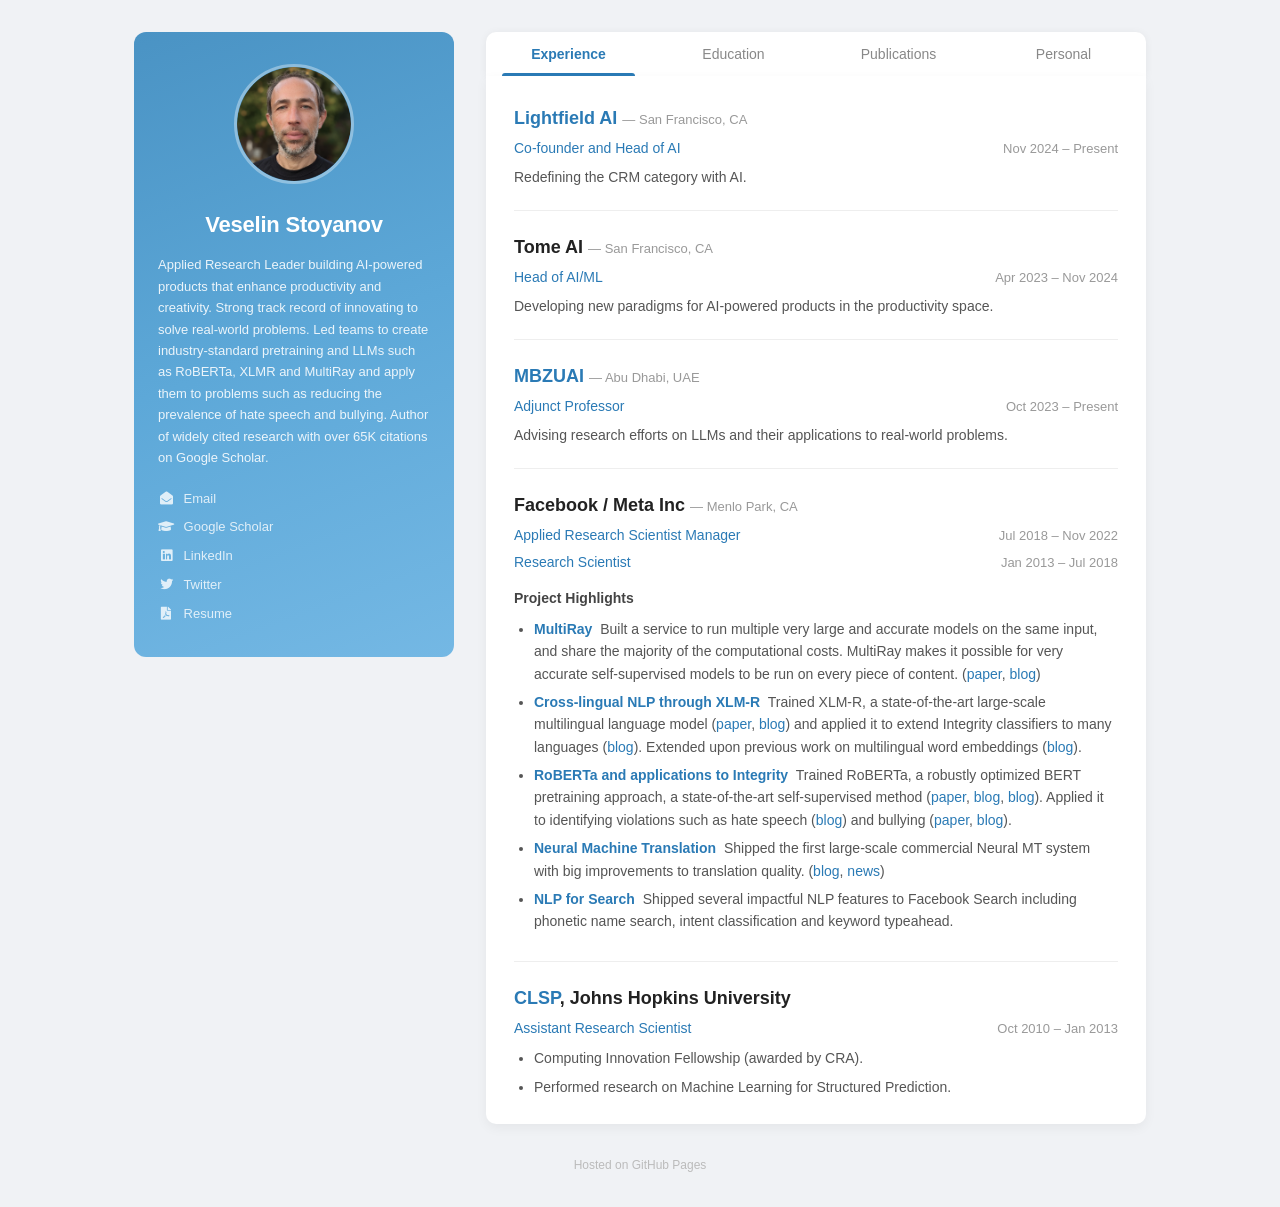
==== commit 10358ea5: "Add links to Lightfield AI, MBZUAI, and CLSP Co-authored-by: Cursor <cursoragent@cursor.com>" ====
--- a/index.html
+++ b/index.html
@@ -41,7 +41,7 @@
       <section id="experience" class="tab-panel active" role="tabpanel">
 
         <div class="entry">
-          <h2>Lightfield AI <span class="location">San Francisco, CA</span></h2>
+          <h2><a href="https://lightfield.app">Lightfield AI</a> <span class="location">San Francisco, CA</span></h2>
           <div class="role">
             <span class="title">Co-founder and Head of AI</span>
             <span class="dates">Nov 2024 &ndash; Present</span>
@@ -59,7 +59,7 @@
         </div>
 
         <div class="entry">
-          <h2>MBZUAI <span class="location">Abu Dhabi, UAE</span></h2>
+          <h2><a href="https://mbzuai.ac.ae/">MBZUAI</a> <span class="location">Abu Dhabi, UAE</span></h2>
           <div class="role">
             <span class="title">Adjunct Professor</span>
             <span class="dates">Oct 2023 &ndash; Present</span>
@@ -125,7 +125,7 @@
         </div>
 
         <div class="entry">
-          <h2>CLSP, Johns Hopkins University</h2>
+          <h2><a href="https://www.clsp.jhu.edu/">CLSP</a>, Johns Hopkins University</h2>
           <div class="role">
             <span class="title">Assistant Research Scientist</span>
             <span class="dates">Oct 2010 &ndash; Jan 2013</span>
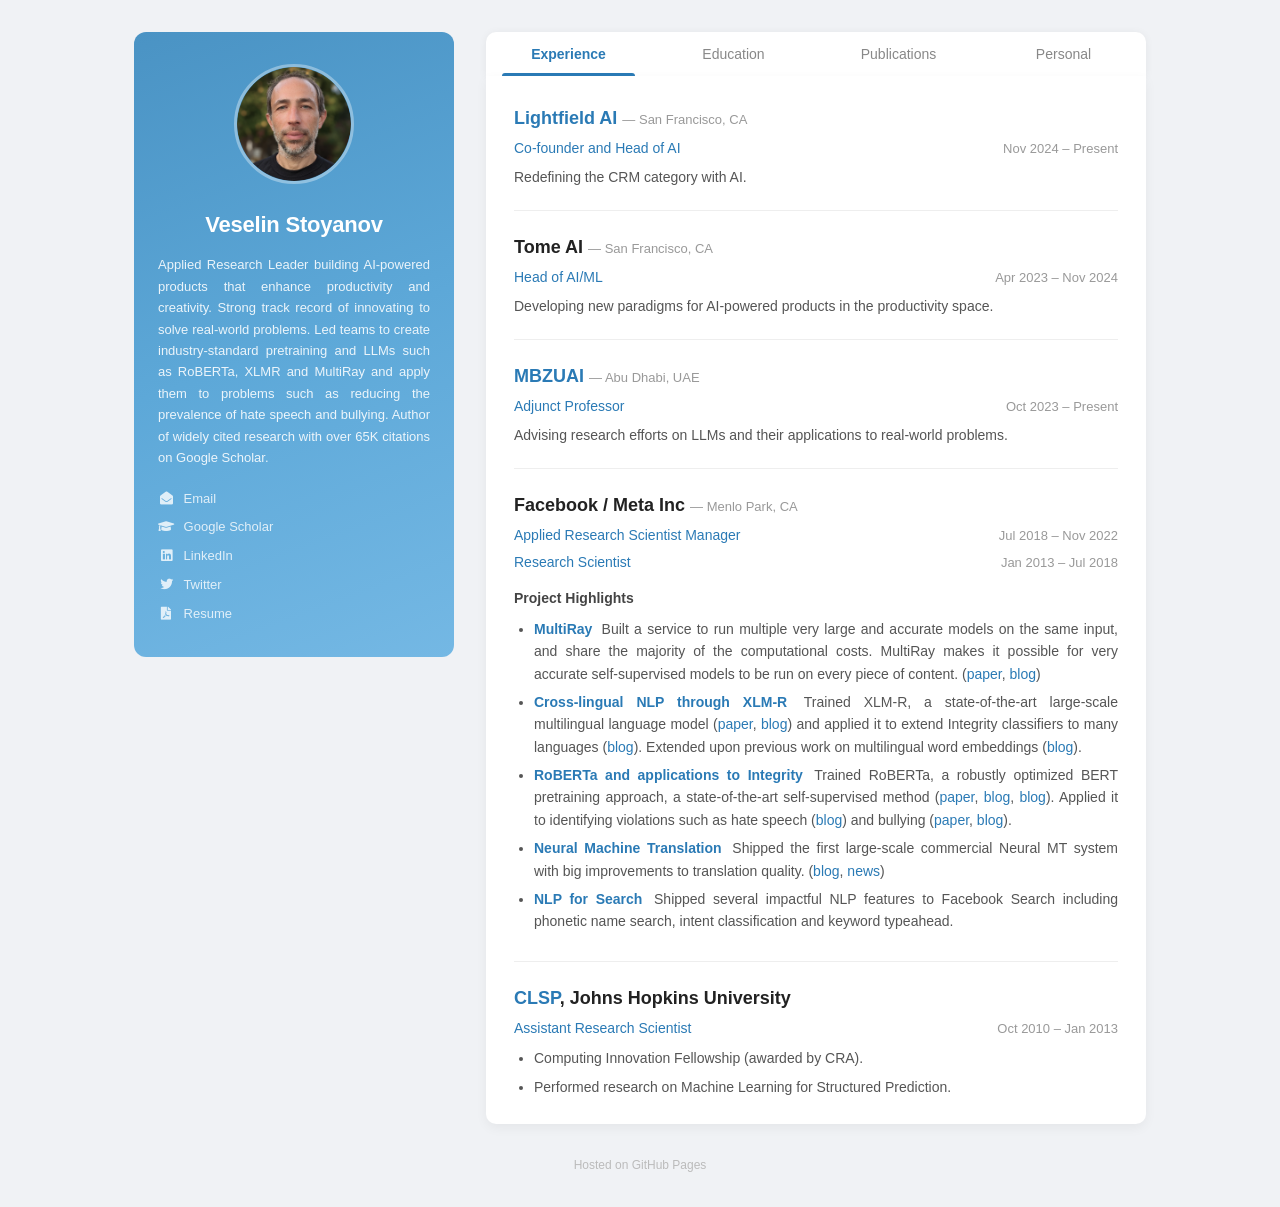
==== commit cd613cf9: "Fix Semantic Scholar profile link Co-authored-by: Cursor <cursoragent@cursor.com>" ====
--- a/index.html
+++ b/index.html
@@ -171,7 +171,7 @@
 
         <p class="pub-intro">65,000+ citations. Full publication list on
           <a href="https://tiny.one/sch-ves"><span class="fas fa-graduation-cap"></span> Google Scholar</a>
-          and <a href="https://www.semanticscholar.org/author/Veselin-Stoyanov/1784028">Semantic Scholar</a>.
+          and <a href="https://www.semanticscholar.org/author/Veselin-Stoyanov/1759422">Semantic Scholar</a>.
         </p>
 
         <ul class="pub-list">
@@ -219,7 +219,7 @@
 
         <p class="pub-intro">Full publication list on
           <a href="https://tiny.one/sch-ves"><span class="fas fa-graduation-cap"></span> Google Scholar</a>
-          and <a href="https://www.semanticscholar.org/author/Veselin-Stoyanov/1784028">Semantic Scholar</a>.
+          and <a href="https://www.semanticscholar.org/author/Veselin-Stoyanov/1759422">Semantic Scholar</a>.
         </p>
 
       </section>
--- a/stylesheets/styles.css
+++ b/stylesheets/styles.css
@@ -68,7 +68,7 @@
   line-height: 1.65;
   color: rgba(255, 255, 255, 0.88);
   margin-bottom: 20px;
-  text-align: left;
+  text-align: justify;
 }
 
 .social-links {
@@ -160,6 +160,10 @@
   display: block;
 }
 
+.tab-panel {
+  text-align: justify;
+}
+
 @keyframes fadeIn {
   from { opacity: 0; transform: translateY(3px); }
   to { opacity: 1; transform: translateY(0); }
